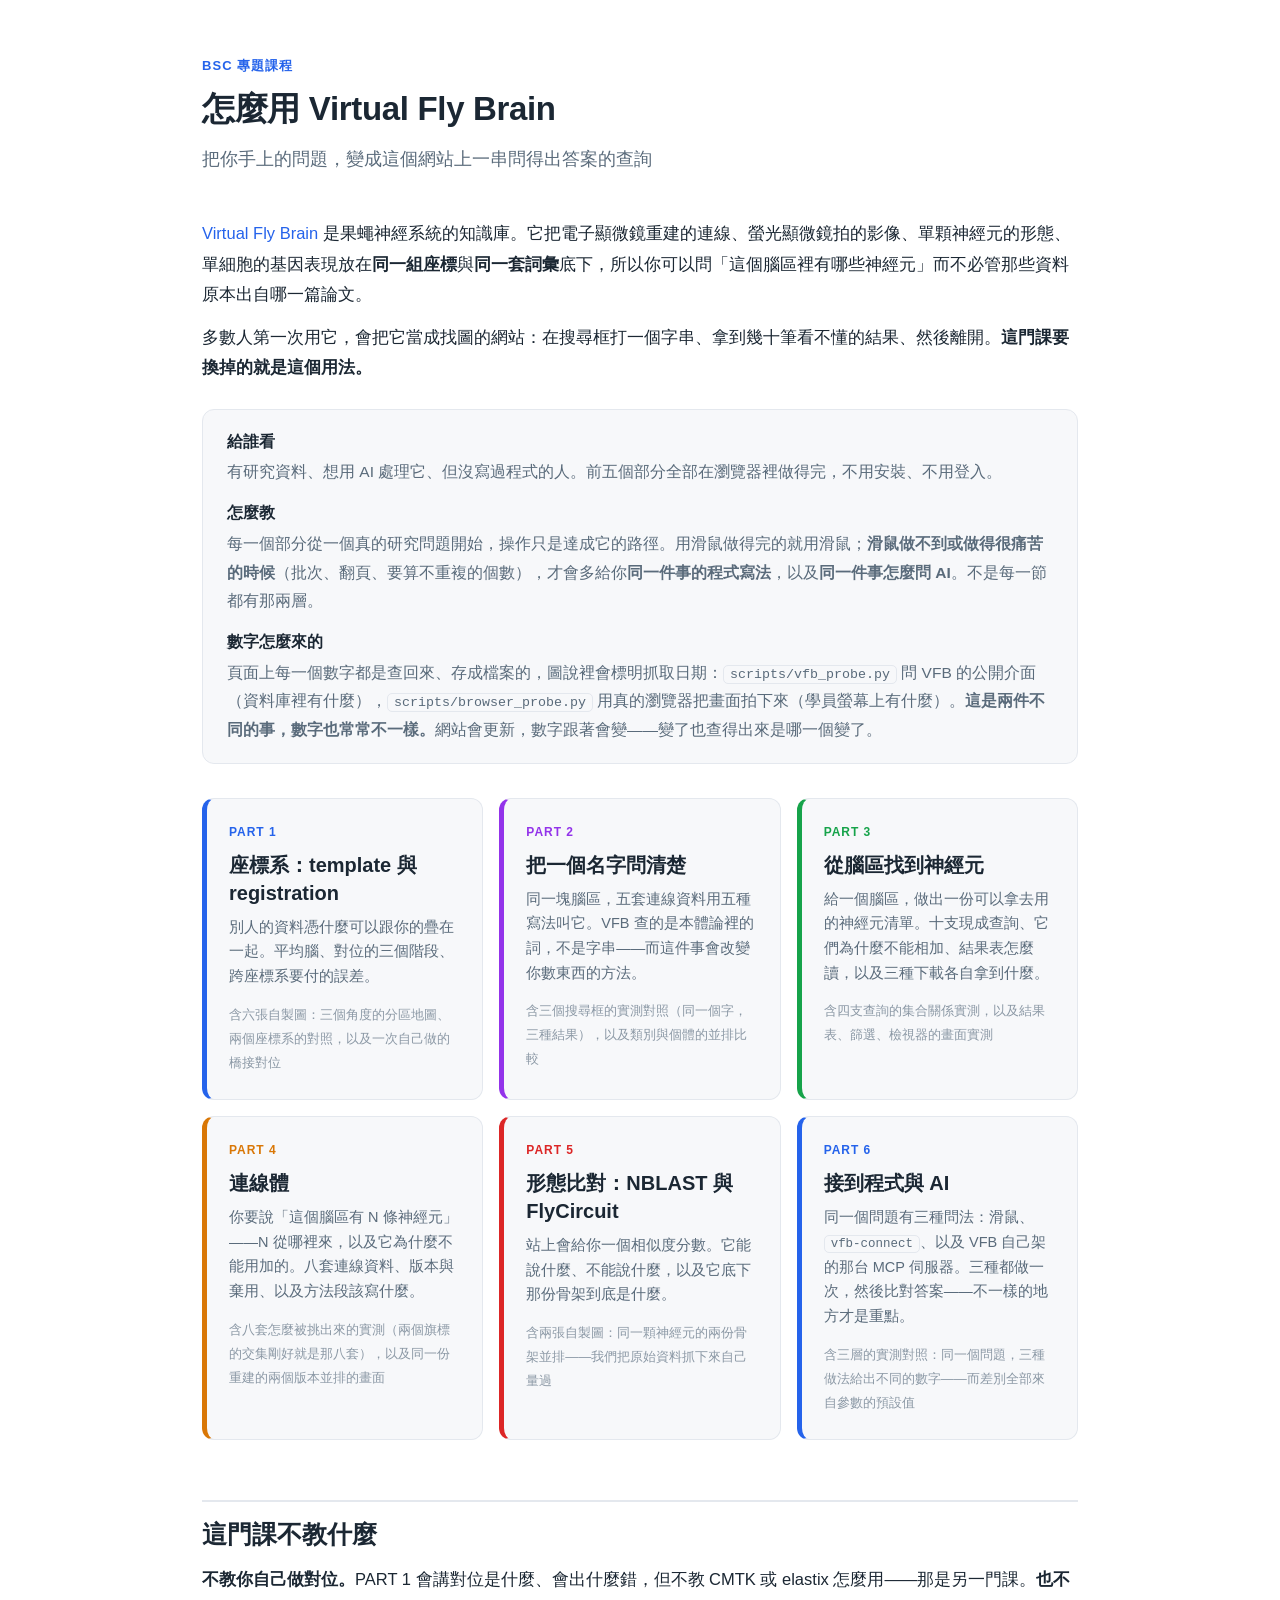
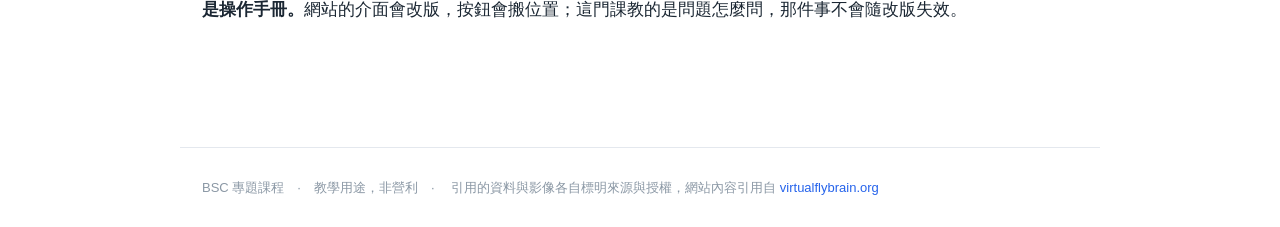
==== index.html @ fe36b062 "把打包下載搬到 PART 3 第 6 節；追下去發現 PART 3 本來就寫錯了 使用者提議把 PART 6 的 Download Data 那一段移到 PART 3 的匯出。討論時發現搬不搬 是次要" ====
<!doctype html>
<html lang="zh-Hant">
<head>
<meta charset="utf-8">
<meta name="viewport" content="width=device-width, initial-scale=1">
<title>Virtual Fly Brain 專題課程</title>
<link rel="stylesheet" href="assets/vfb.css">
</head>
<body>
<header class="hero">
  <p class="eyebrow">BSC 專題課程</p>
  <h1>怎麼用 Virtual Fly Brain</h1>
  <p class="subtitle">把你手上的問題，變成這個網站上一串問得出答案的查詢</p>
</header>

<div class="wrap">

  <p><a href="https://www.virtualflybrain.org/">Virtual Fly Brain</a> 是果蠅神經系統的知識庫。它把電子顯微鏡重建的連線、螢光顯微鏡拍的影像、單顆神經元的形態、單細胞的基因表現放在<b>同一組座標</b>與<b>同一套詞彙</b>底下，所以你可以問「這個腦區裡有哪些神經元」而不必管那些資料原本出自哪一篇論文。</p>

  <p>多數人第一次用它，會把它當成找圖的網站：在搜尋框打一個字串、拿到幾十筆看不懂的結果、然後離開。<b>這門課要換掉的就是這個用法。</b></p>

  <dl class="intro">
    <dt>給誰看</dt>
    <dd>有研究資料、想用 AI 處理它、但沒寫過程式的人。前五個部分全部在瀏覽器裡做得完，不用安裝、不用登入。</dd>
    <dt>怎麼教</dt>
    <dd>每一個部分從一個真的研究問題開始，操作只是達成它的路徑。用滑鼠做得完的就用滑鼠；<b>滑鼠做不到或做得很痛苦的時候</b>（批次、翻頁、要算不重複的個數），才會多給你<b>同一件事的程式寫法</b>，以及<b>同一件事怎麼問 AI</b>。不是每一節都有那兩層。</dd>
    <dt>數字怎麼來的</dt>
    <dd>頁面上每一個數字都是查回來、存成檔案的，圖說裡會標明抓取日期：<code>scripts/vfb_probe.py</code> 問 VFB 的公開介面（資料庫裡有什麼），<code>scripts/browser_probe.py</code> 用真的瀏覽器把畫面拍下來（學員螢幕上有什麼）。<b>這是兩件不同的事，數字也常常不一樣。</b>網站會更新，數字跟著會變——變了也查得出來是哪一個變了。</dd>
  </dl>

  <div class="btns">
    <a class="btn" href="part1-templates.html">
      <span class="no">PART 1</span>
      <span class="t">座標系：template 與 registration</span>
      <p class="s">別人的資料憑什麼可以跟你的疊在一起。平均腦、對位的三個階段、跨座標系要付的誤差。</p>
      <p class="m">含六張自製圖：三個角度的分區地圖、兩個座標系的對照，以及一次自己做的橋接對位</p>
    </a>
    <a class="btn c2" href="part2-names.html">
      <span class="no">PART 2</span>
      <span class="t">把一個名字問清楚</span>
      <p class="s">同一塊腦區，五套連線資料用五種寫法叫它。VFB 查的是本體論裡的詞，不是字串——而這件事會改變你數東西的方法。</p>
      <p class="m">含三個搜尋框的實測對照（同一個字，三種結果），以及類別與個體的並排比較</p>
    </a>
    <a class="btn c3" href="part3-queries.html">
      <span class="no">PART 3</span>
      <span class="t">從腦區找到神經元</span>
      <p class="s">給一個腦區，做出一份可以拿去用的神經元清單。十支現成查詢、它們為什麼不能相加、結果表怎麼讀，以及三種下載各自拿到什麼。</p>
      <p class="m">含四支查詢的集合關係實測，以及結果表、篩選、檢視器的畫面實測</p>
    </a>
    <a class="btn c4" href="part4-connectomes.html">
      <span class="no">PART 4</span>
      <span class="t">連線體</span>
      <p class="s">你要說「這個腦區有 N 條神經元」——N 從哪裡來，以及它為什麼不能用加的。八套連線資料、版本與棄用、以及方法段該寫什麼。</p>
      <p class="m">含八套怎麼被挑出來的實測（兩個旗標的交集剛好就是那八套），以及同一份重建的兩個版本並排的畫面</p>
    </a>
    <a class="btn c5" href="part5-nblast.html">
      <span class="no">PART 5</span>
      <span class="t">形態比對：NBLAST 與 FlyCircuit</span>
      <p class="s">站上會給你一個相似度分數。它能說什麼、不能說什麼，以及它底下那份骨架到底是什麼。</p>
      <p class="m">含兩張自製圖：同一顆神經元的兩份骨架並排——我們把原始資料抓下來自己量過</p>
    </a>
    <a class="btn" href="part6-api.html">
      <span class="no">PART 6</span>
      <span class="t">接到程式與 AI</span>
      <p class="s">同一個問題有三種問法：滑鼠、<code>vfb-connect</code>、以及 VFB 自己架的那台 MCP 伺服器。三種都做一次，然後比對答案——不一樣的地方才是重點。</p>
      <p class="m">含三層的實測對照：同一個問題，三種做法給出不同的數字——而差別全部來自參數的預設值</p>
    </a>
  </div>

  <h2>這門課不教什麼</h2>
  <p><b>不教你自己做對位。</b>PART 1 會講對位是什麼、會出什麼錯，但不教 CMTK 或 elastix 怎麼用——那是另一門課。<b>也不是操作手冊。</b>網站的介面會改版，按鈕會搬位置；這門課教的是問題怎麼問，那件事不會隨改版失效。</p>
</div>

<div class="foot">
  BSC 專題課程　·　教學用途，非營利　·　
  引用的資料與影像各自標明來源與授權，網站內容引用自 <a href="https://www.virtualflybrain.org/">virtualflybrain.org</a>
</div>
</body>
</html>
---- assets/vfb.css ----
/* VFB 專題課程共用樣式 — 沿用 BSC online_course 與 LPU 專題的視覺慣例 */
:root{
  --ink:#1b2733; --soft:#5a6b7b; --faint:#8b98a5;
  --bg:#ffffff; --panel:#f7f8fa; --border:#e4e8ee;
  --accent:#2563eb; --accent-soft:#eff4ff;
  --maxw:920px; --radius:12px;
  --green:#16a34a; --blue:#2563eb; --purple:#9333ea; --amber:#d97706; --red:#dc2626;
}
*{box-sizing:border-box}
html{scroll-behavior:smooth}
body{
  margin:0; background:var(--bg); color:var(--ink);
  font-family:-apple-system,"Segoe UI","Noto Sans TC","Microsoft JhengHei","PingFang TC",Roboto,Helvetica,Arial,sans-serif;
  line-height:1.85; font-size:16.5px; -webkit-font-smoothing:antialiased;
}
.wrap{max-width:var(--maxw); margin:0 auto; padding:0 22px 110px}
header.hero{max-width:var(--maxw); margin:0 auto; padding:54px 22px 22px}
.eyebrow{color:var(--accent); font-weight:700; font-size:13px; letter-spacing:.08em; text-transform:uppercase; margin:0 0 10px}
h1{font-size:33px; line-height:1.3; margin:0 0 12px; letter-spacing:-.01em; text-wrap:balance}
.subtitle{font-size:18px; color:var(--soft); margin:0 0 8px}
h2{font-size:25px; margin:60px 0 8px; padding-top:16px; border-top:2px solid var(--border); line-height:1.35; text-wrap:balance}
h2 .pt{color:var(--accent); font-size:15px; display:block; font-weight:700; letter-spacing:.05em; margin-bottom:2px}
h3{font-size:19px; margin:36px 0 10px; text-wrap:balance}
h4{font-size:16px; margin:22px 0 6px}
p{margin:12px 0}
a{color:var(--accent); text-decoration:none}
a:hover{text-decoration:underline}
a:focus-visible,summary:focus-visible{outline:2px solid var(--accent); outline-offset:3px; border-radius:4px}
code{background:var(--panel); border:1px solid var(--border); border-radius:5px; padding:1px 6px; font-family:"Cascadia Code",Consolas,Menlo,monospace; font-size:.86em}
pre{background:#0f1622; color:#e6edf3; border-radius:10px; padding:16px 18px; overflow-x:auto; font-size:13.5px; line-height:1.6}
pre code{background:none; border:none; color:inherit; padding:0}
ul,ol{padding-left:22px}
li{margin:7px 0}
blockquote{margin:16px 0; padding:10px 18px; border-left:4px solid var(--accent); background:var(--accent-soft); border-radius:0 8px 8px 0}

/* ── 首頁：三個按鈕 ── */
.intro{background:var(--panel); border:1px solid var(--border); border-radius:var(--radius); padding:18px 24px; font-size:15.5px; margin:26px 0}
.intro dt{font-weight:700; margin-top:12px}
.intro dt:first-child{margin-top:0}
.intro dd{margin:2px 0 0; color:var(--soft)}
.btns{display:grid; gap:16px; margin:34px 0 10px}
@media(min-width:640px){.btns{grid-template-columns:repeat(2,1fr)}}
@media(min-width:940px){.btns{grid-template-columns:repeat(3,1fr)}}
a.btn{
  display:flex; flex-direction:column; gap:8px;
  border:1px solid var(--border); border-left:5px solid var(--accent);
  border-radius:var(--radius); background:var(--panel);
  padding:22px 22px 24px; color:var(--ink); text-decoration:none;
  transition:box-shadow .15s ease, transform .15s ease, background .15s ease;
}
a.btn:hover{background:#fff; box-shadow:0 10px 28px rgba(16,24,40,.10); transform:translateY(-2px); text-decoration:none}
a.btn .no{font-size:12px; font-weight:700; letter-spacing:.08em; color:var(--accent)}
a.btn .t{font-size:20px; font-weight:700; line-height:1.4}
a.btn .s{font-size:14.5px; color:var(--soft); line-height:1.7; margin:0}
a.btn .m{font-size:13px; color:var(--faint); margin:6px 0 0}
a.btn.c2{border-left-color:var(--purple)}
a.btn.c2 .no{color:var(--purple)}
a.btn.c3{border-left-color:var(--green)}
a.btn.c3 .no{color:var(--green)}
a.btn.c4{border-left-color:var(--amber)}
a.btn.c4 .no{color:var(--amber)}
a.btn.c5{border-left-color:var(--red)}
a.btn.c5 .no{color:var(--red)}
a.btn.soon{background:#fbfbfc; border-style:dashed}
a.btn.soon .t{color:var(--soft)}

.statgrid{display:grid; grid-template-columns:repeat(auto-fit,minmax(150px,1fr)); gap:12px; margin:20px 0}
.stat{border:1px solid var(--border); border-radius:10px; padding:14px 16px; background:var(--panel)}
.stat .v{font-size:26px; font-weight:700; color:var(--accent); font-variant-numeric:tabular-nums; line-height:1.2}
.stat .k{font-size:13px; color:var(--soft); margin-top:3px}

.tblwrap{overflow-x:auto; margin:18px 0}
table{border-collapse:collapse; width:100%; font-size:14.5px}
th,td{border:1px solid var(--border); padding:9px 12px; text-align:left; vertical-align:top}
th{background:var(--panel); font-weight:700}

.callout{background:#fffbeb; border:1px solid #fde68a; border-left:4px solid var(--amber); border-radius:0 8px 8px 0; padding:12px 16px; margin:18px 0; font-size:15px}
.note{background:var(--accent-soft); border:1px solid #c7dbff; border-radius:8px; padding:12px 16px; margin:18px 0; font-size:15px}
.danger{background:#fef2f2; border:1px solid #fecaca; border-left:4px solid var(--red); border-radius:0 8px 8px 0; padding:12px 16px; margin:18px 0; font-size:15px}
.fixed{background:rgba(34,197,94,.07); border:1px solid #bbf7d0; border-left:4px solid var(--green); border-radius:0 8px 8px 0; padding:12px 16px; margin:18px 0; font-size:15px}
.fixed b{color:#15803d}
.draft{background:#f5f3ff; border:1px solid #ddd6fe; border-left:4px solid var(--purple); border-radius:0 8px 8px 0; padding:12px 16px; margin:22px 0; font-size:15px}

.crumb{max-width:var(--maxw); margin:0 auto; padding:20px 22px 0; font-size:14px; color:var(--faint)}
.foot{max-width:var(--maxw); margin:0 auto; padding:28px 22px; color:var(--faint); font-size:13px; border-top:1px solid var(--border)}
.pager{display:flex; justify-content:space-between; gap:14px; flex-wrap:wrap; margin:56px 0 0; padding-top:20px; border-top:1px solid var(--border); font-size:15px}

/* 待填內容的佔位段落 */
.todo{border:1px dashed var(--border); border-radius:10px; padding:14px 18px; margin:14px 0; background:#fcfcfd; color:var(--soft); font-size:14.5px}
.todo b{color:var(--ink)}
.todo ul{margin:8px 0 0}
nav.toc{background:var(--panel); border:1px solid var(--border); border-radius:var(--radius); padding:18px 26px; margin:28px 0}
nav.toc h2{border:none; margin:0 0 8px; padding:0; font-size:18px}
nav.toc ol{margin:6px 0 0}
nav.toc a{color:var(--ink)}
@media(prefers-reduced-motion:reduce){html{scroll-behavior:auto} a.btn:hover{transform:none}}

/* ── 圖 ── */
.fig{margin:26px 0}
.fig img{display:block; width:100%; height:auto; border:1px solid var(--border); border-radius:10px; background:#fff}
.fig.narrow img{max-width:330px; margin:0 auto}
.fig figcaption{font-size:14px; color:var(--soft); line-height:1.7; margin-top:11px}
.fig figcaption b{color:var(--ink)}
.figsrc{display:block; margin-top:7px; color:var(--faint); font-size:12.5px}
/* 並排的兩張圖：各自帶說明，窄螢幕自動上下堆疊 */
.figpair{display:grid; gap:18px; margin:26px 0}
@media(min-width:680px){.figpair{grid-template-columns:1fr 1fr}}
.figpair figure{margin:0}
.figpair img{display:block; width:100%; height:auto; border:1px solid var(--border);
  border-radius:10px; background:#fff}
.figpair figcaption{margin-top:10px; font-size:14px; line-height:1.7; color:var(--soft)}
.figpair figcaption b{display:block; color:var(--ink); font-size:15px; margin-bottom:1px}
.figpair .ab{display:inline-block; font-size:11.5px; font-weight:700; letter-spacing:.06em;
  color:var(--accent); background:var(--accent-soft); border-radius:5px;
  padding:1px 8px; margin-bottom:7px}
/* 色塊圖例 */
.key{display:flex; flex-wrap:wrap; gap:9px 20px; margin:16px 0 0; padding:13px 16px;
  list-style:none; font-size:14px; background:var(--panel); border:1px solid var(--border);
  border-radius:9px}
.key li{display:flex; align-items:center; gap:7px; margin:0}
.key i{width:13px; height:13px; border-radius:3px; flex:none}
/* 定義卡 */
.defcard{border:1px solid #c7dbff; background:var(--accent-soft); border-radius:12px; padding:6px 24px 18px; margin:24px 0}
.defcard h4{color:var(--accent); font-size:14px; letter-spacing:.04em; margin:16px 0 4px}
.defcard p{margin:4px 0}
/* 名詞卡 */
.terms{display:grid; gap:12px; margin:20px 0}
@media(min-width:700px){.terms{grid-template-columns:1fr 1fr}}
.term{border:1px solid var(--border); border-radius:10px; padding:13px 17px; background:var(--panel)}
.term .w{font-weight:700; font-size:15.5px}
.term .en{color:var(--faint); font-weight:400; font-size:13.5px; margin-left:5px}
.term p{margin:5px 0 0; font-size:14.5px; color:var(--soft); line-height:1.7}
/* 案例列 */
.cases{display:grid; gap:12px; margin:20px 0}
.case{display:flex; gap:14px; border:1px solid var(--border); border-radius:10px; padding:13px 16px; background:#fff}
.case .badge{flex:none; font-size:12px; font-weight:700; border-radius:999px; padding:3px 11px; height:fit-content; white-space:nowrap}
.case .badge.one{background:rgba(37,99,235,.12); color:#1d4ed8}
.case .badge.two{background:rgba(147,51,234,.12); color:#7e22ce}
.case .badge.hub{background:rgba(217,119,6,.16); color:#b45309}
.case .bd{font-size:14.5px; line-height:1.75}
.case .bd b{display:block; margin-bottom:2px; font-size:15.5px}

/* ── PART 2：流程圖、公式、步驟 ── */
.fig svg{display:block; width:100%; height:auto; border:1px solid var(--border);
  border-radius:10px; background:#fff}
.formula{background:var(--panel); border:1px solid var(--border); border-radius:10px;
  padding:14px 20px; margin:16px 0; font-size:16px; text-align:center;
  font-family:"Cambria Math",Cambria,Georgia,serif; overflow-x:auto}
.formula .sub{font-size:13px; color:var(--soft); font-family:inherit;
  display:block; margin-top:8px; text-align:left}
.plain{border-left:3px solid var(--green); background:rgba(34,197,94,.06);
  border-radius:0 8px 8px 0; padding:11px 16px; margin:16px 0; font-size:15.5px}
.plain b{color:#15803d}
.stepmeta{display:flex; flex-wrap:wrap; gap:8px 20px; margin:6px 0 0; padding:0;
  list-style:none; font-size:13.5px; color:var(--faint)}
.gap{border:1px solid #fde68a; background:#fffbeb; border-radius:10px;
  padding:6px 20px 14px; margin:22px 0}
.gap h4{color:#b45309; margin:14px 0 4px; font-size:15px}
.gap p{margin:4px 0; font-size:15px}
svg text{font-family:-apple-system,"Segoe UI","Noto Sans TC","Microsoft JhengHei",
  "PingFang TC",Roboto,Helvetica,Arial,sans-serif}

/* PART 3：可直接複製的指令框 */
.prompt{border:1px solid #cbd5e1; border-left:5px solid #334155; background:#f8fafc;
  border-radius:10px; padding:16px 20px 18px; margin:14px 0 18px}
.prompt .lbl{font-size:12px; font-weight:700; letter-spacing:.06em; color:#475569; margin:0 0 8px}
.prompt pre{margin:0; padding:0; background:none; border-radius:0; overflow:visible;
  white-space:pre-wrap; word-break:break-word;
  font-family:ui-monospace,SFMono-Regular,Menlo,Consolas,"Noto Sans TC",monospace;
  font-size:14.5px; line-height:1.9; color:#0f172a}
.cmd{border-top:2px solid var(--border); margin:44px 0 0; padding-top:22px}
.cmd h3{margin:0 0 4px}
.cmd .meta{font-size:13px; color:var(--faint); margin:0 0 14px}
.cmd h4{font-size:15px; margin:18px 0 6px; color:var(--ink)}

/* ── PART 5：讀程式 ── */
pre .cm{color:#7f93a8}                                    /* 註解 */
pre .hl{display:block; margin:0 -18px; padding:0 18px 0 15px;
  background:rgba(96,165,250,.20); box-shadow:inset 3px 0 0 #60a5fa}
pre b{color:#fff}
.filecard{display:grid; gap:12px; margin:22px 0}
@media(min-width:760px){.filecard{grid-template-columns:repeat(3,1fr)}}
.filecard .f{border:1px solid var(--border); border-radius:10px; padding:13px 16px; background:var(--panel)}
.filecard .f .nm{font-family:"Cascadia Code",Consolas,Menlo,monospace; font-size:14.5px; font-weight:700}
.filecard .f .role{display:block; font-size:12px; letter-spacing:.06em; color:var(--accent); font-weight:700; margin:7px 0 3px}
.filecard .f p{margin:0; font-size:14px; color:var(--soft); line-height:1.7}
.ask{border:1px solid var(--border); border-left:4px solid var(--accent); background:#fff;
  border-radius:0 10px 10px 0; padding:11px 18px; margin:20px 0}
.ask .q{font-weight:700; font-size:16px; margin:0 0 3px}
.ask p{margin:3px 0; font-size:14.5px; color:var(--soft)}
.lineno{font-family:"Cascadia Code",Consolas,Menlo,monospace; font-size:13px; color:var(--faint); white-space:nowrap}

/* 頁首的前後連結：跟頁尾同一組，只是線畫在下面 */
.pager.top{margin:26px 0 4px; padding:0 0 18px;
  border-top:none; border-bottom:1px solid var(--border); font-size:14.5px}

/* ── VFB 專題新增 ── */
/* 三張並排的視圖：窄螢幕一欄、中等兩欄、寬螢幕三欄 */
@media(min-width:680px){.figpair.three{grid-template-columns:1fr 1fr}}
@media(min-width:900px){.figpair.three{grid-template-columns:repeat(3,1fr)}}
/* 三張圖的長寬比差很多（正視圖扁、側視圖窄長、頂視圖很扁），
   所以給每張一個等高的框、圖在框裡置中——這樣三段圖說會從同一條線開始，
   讀者才不會以為某一張「比較重要」或漏看某一段。 */
.figpair.three figure{display:flex; flex-direction:column}
.figpair.three .imgbox{height:320px; display:flex; align-items:center;
  justify-content:center; border:1px solid var(--border); border-radius:10px;
  background:#fff; padding:8px}
.figpair.three .imgbox img{max-height:100%; width:auto; max-width:100%;
  border:none; border-radius:0}
/* 英文引文：跟中文段落拉開，讓讀者一眼認出這是原文 */
blockquote p[lang="en"]{font-size:15px; line-height:1.75; margin:4px 0}
blockquote .figsrc{margin-top:8px}
.danger p[lang="en"]{font-size:14.5px; line-height:1.7; color:var(--soft); margin:2px 0 8px}

/* .figpair 的圖說：只有開頭那個 <b> 當標題獨佔一行。
   原本的規則對所有 <b> 生效，句子中間一加粗體就會被硬斷行。 */
.figpair figcaption b{display:inline}
.figpair figcaption > b:first-child{display:block; color:var(--ink);
  font-size:15px; margin-bottom:1px}
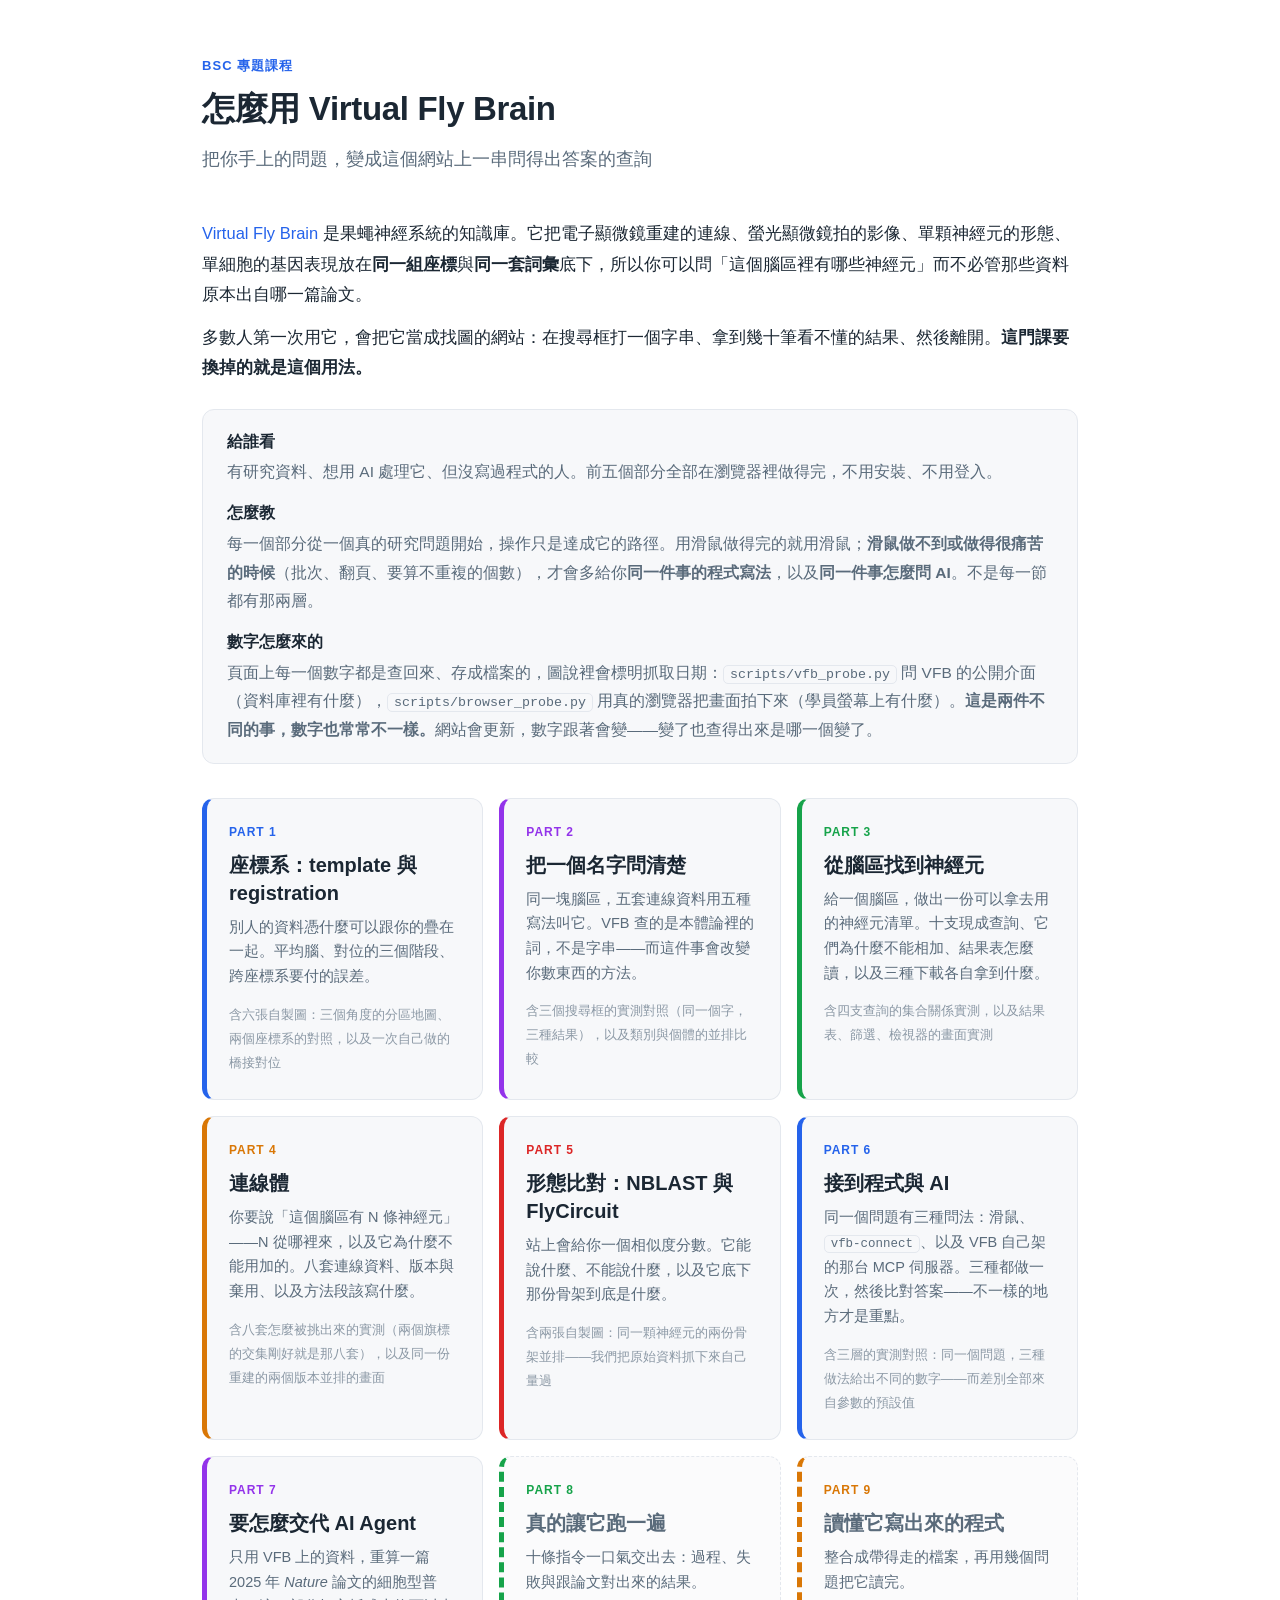
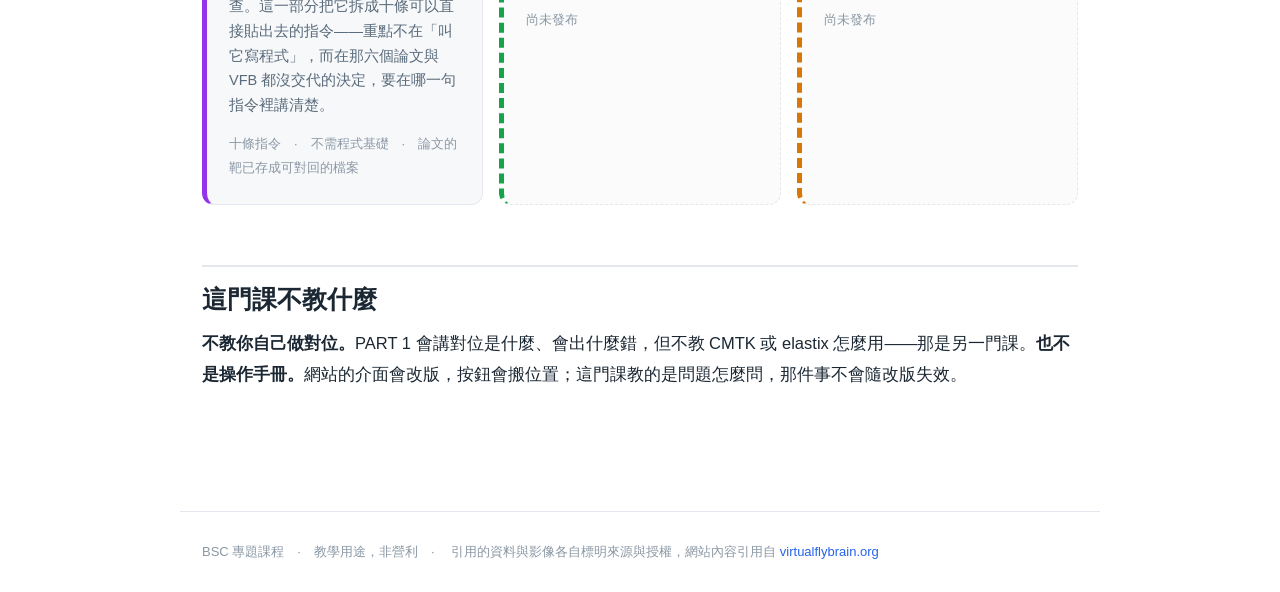
==== commit fe6bff19: "PART 7 要怎麼交代 AI Agent；並把論文的靶存成可以對回去的檔案 新增 part7-agent-prompts.html：十條指令，形式照 LPU 的 PART 3（可複製的指令／ 為什麼" ====
--- a/index.html
+++ b/index.html
@@ -65,6 +65,24 @@
       <p class="s">同一個問題有三種問法：滑鼠、<code>vfb-connect</code>、以及 VFB 自己架的那台 MCP 伺服器。三種都做一次，然後比對答案——不一樣的地方才是重點。</p>
       <p class="m">含三層的實測對照：同一個問題，三種做法給出不同的數字——而差別全部來自參數的預設值</p>
     </a>
+    <a class="btn c2" href="part7-agent-prompts.html">
+      <span class="no">PART 7</span>
+      <span class="t">要怎麼交代 AI Agent</span>
+      <p class="s">只用 VFB 上的資料，重算一篇 2025 年 <i>Nature</i> 論文的細胞型普查。這一部分把它拆成十條可以直接貼出去的指令——重點不在「叫它寫程式」，而在那六個論文與 VFB 都沒交代的決定，要在哪一句指令裡講清楚。</p>
+      <p class="m">十條指令　·　不需程式基礎　·　論文的靶已存成可對回的檔案</p>
+    </a>
+    <a class="btn c3 soon">
+      <span class="no">PART 8</span>
+      <span class="t">真的讓它跑一遍</span>
+      <p class="s">十條指令一口氣交出去：過程、失敗與跟論文對出來的結果。</p>
+      <p class="m">尚未發布</p>
+    </a>
+    <a class="btn c4 soon">
+      <span class="no">PART 9</span>
+      <span class="t">讀懂它寫出來的程式</span>
+      <p class="s">整合成帶得走的檔案，再用幾個問題把它讀完。</p>
+      <p class="m">尚未發布</p>
+    </a>
   </div>
 
   <h2>這門課不教什麼</h2>
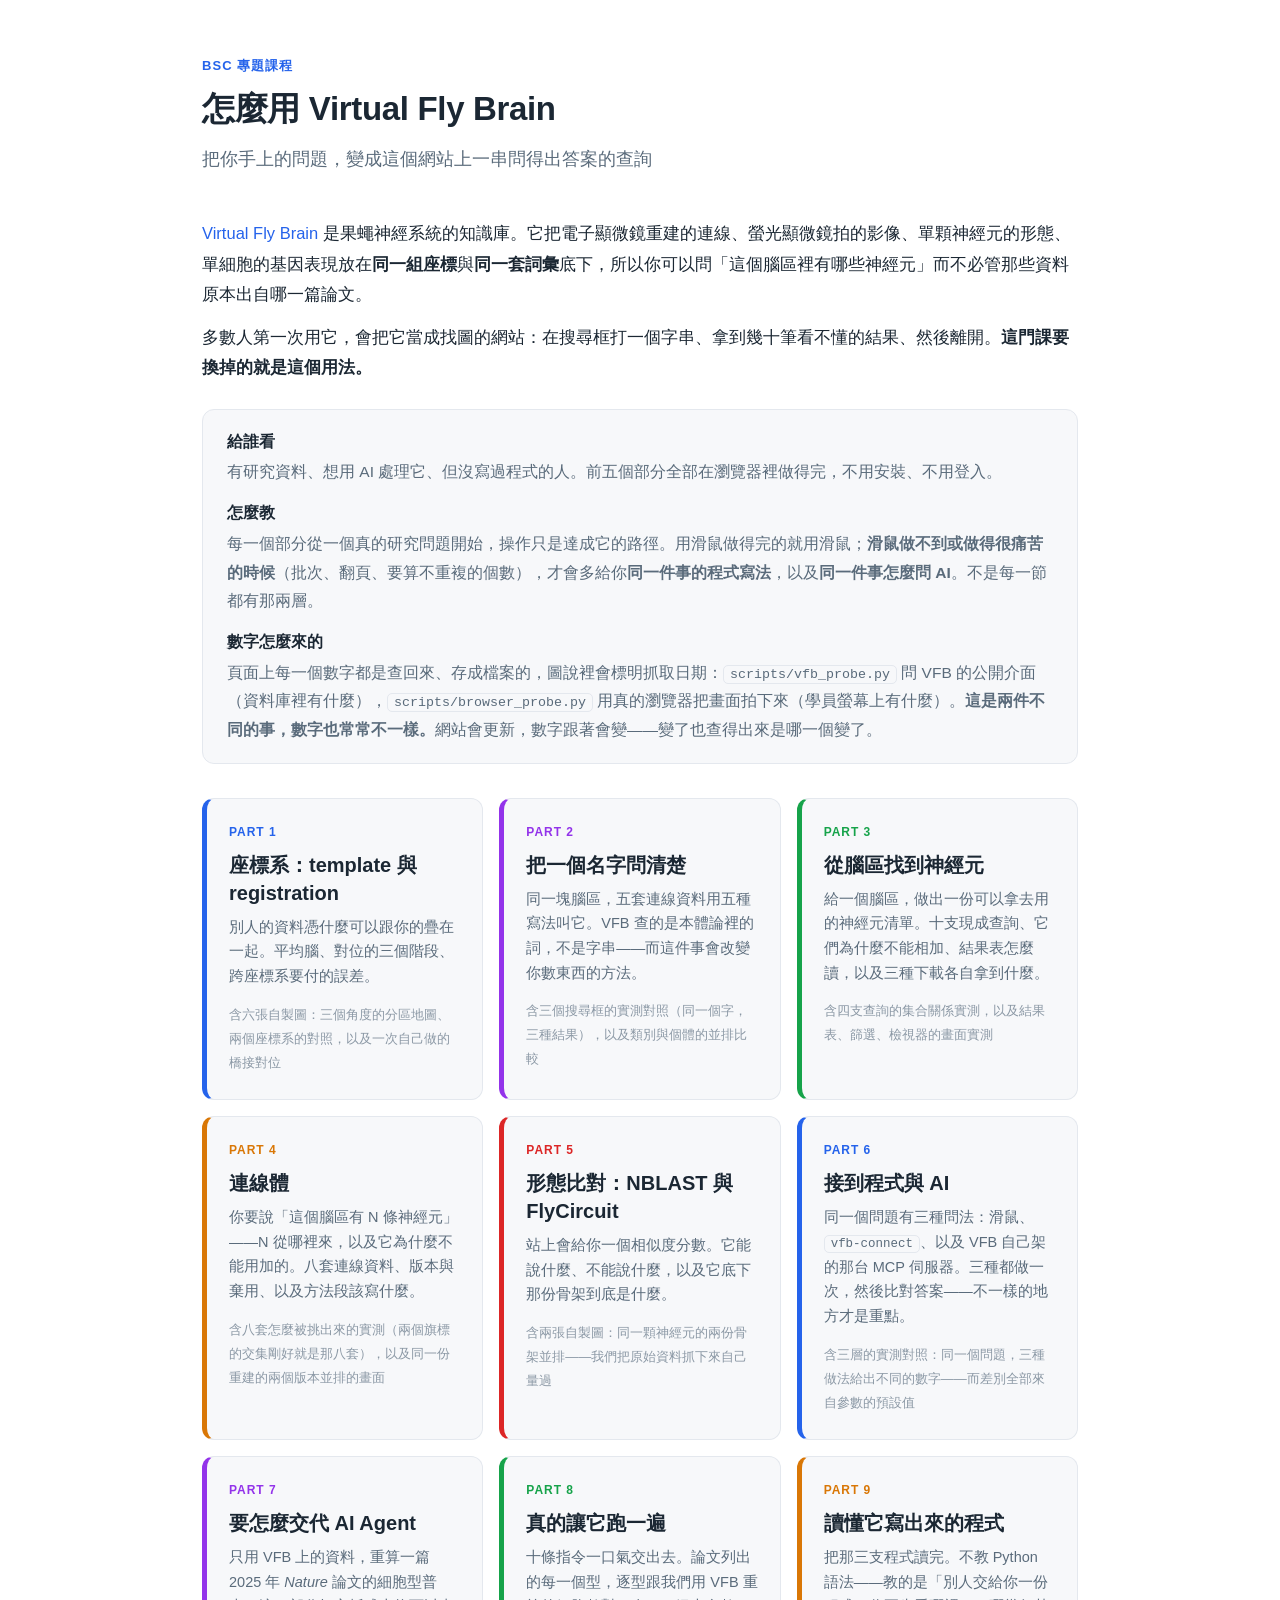
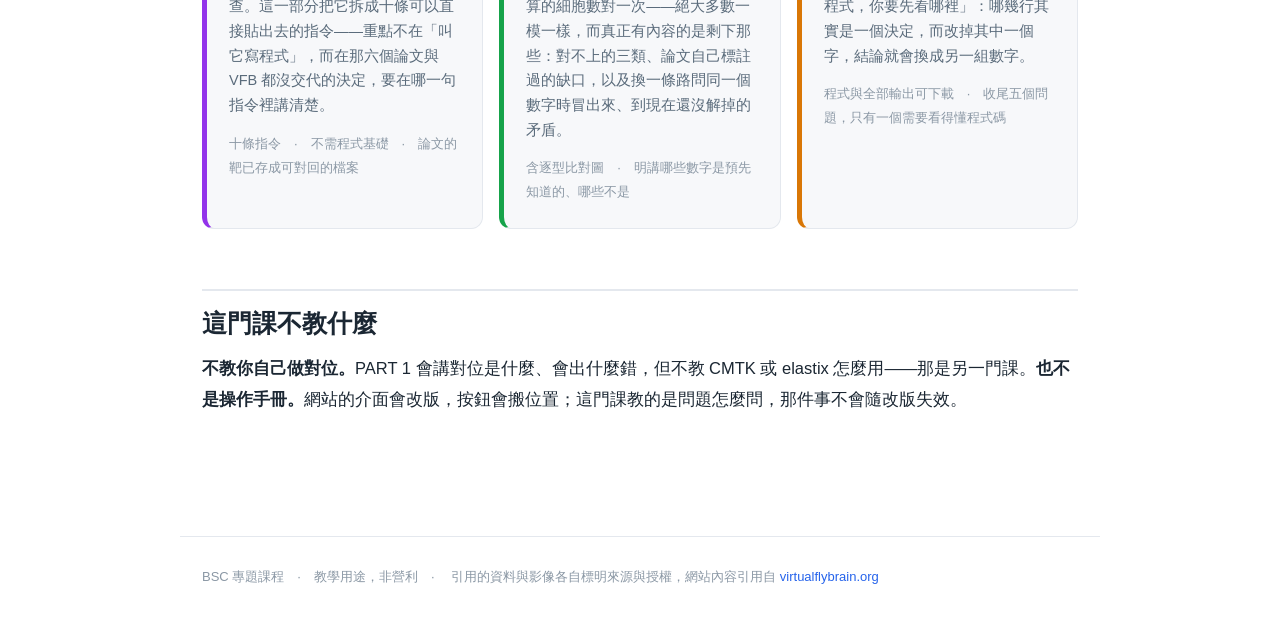
==== commit 10161369: "PART 8 真的讓它跑一遍、PART 9 讀懂它寫出來的程式 PART 7 那十條指令實際執行一次，再把程式整理成可以下載帶走的東西。  結果：論文補充表 778 列裡，753 列的名字對得上，其中" ====
--- a/index.html
+++ b/index.html
@@ -71,17 +71,17 @@
       <p class="s">只用 VFB 上的資料，重算一篇 2025 年 <i>Nature</i> 論文的細胞型普查。這一部分把它拆成十條可以直接貼出去的指令——重點不在「叫它寫程式」，而在那六個論文與 VFB 都沒交代的決定，要在哪一句指令裡講清楚。</p>
       <p class="m">十條指令　·　不需程式基礎　·　論文的靶已存成可對回的檔案</p>
     </a>
-    <a class="btn c3 soon">
+    <a class="btn c3" href="part8-agent-run.html">
       <span class="no">PART 8</span>
       <span class="t">真的讓它跑一遍</span>
-      <p class="s">十條指令一口氣交出去：過程、失敗與跟論文對出來的結果。</p>
-      <p class="m">尚未發布</p>
+      <p class="s">十條指令一口氣交出去。論文列出的每一個型，逐型跟我們用 VFB 重算的細胞數對一次——絕大多數一模一樣，而真正有內容的是剩下那些：對不上的三類、論文自己標註過的缺口，以及換一條路問同一個數字時冒出來、到現在還沒解掉的矛盾。</p>
+      <p class="m">含逐型比對圖　·　明講哪些數字是預先知道的、哪些不是</p>
     </a>
-    <a class="btn c4 soon">
+    <a class="btn c4" href="part9-read-code.html">
       <span class="no">PART 9</span>
       <span class="t">讀懂它寫出來的程式</span>
-      <p class="s">整合成帶得走的檔案，再用幾個問題把它讀完。</p>
-      <p class="m">尚未發布</p>
+      <p class="s">把那三支程式讀完。不教 Python 語法——教的是「別人交給你一份程式，你要先看哪裡」：哪幾行其實是一個決定，而改掉其中一個字，結論就會換成另一組數字。</p>
+      <p class="m">程式與全部輸出可下載　·　收尾五個問題，只有一個需要看得懂程式碼</p>
     </a>
   </div>
 
--- a/assets/vfb.css
+++ b/assets/vfb.css
@@ -217,3 +217,9 @@
 .figpair figcaption b{display:inline}
 .figpair figcaption > b:first-child{display:block; color:var(--ink);
   font-size:15px; margin-bottom:1px}
+
+/* ── PART 8：下載連結 ── */
+a.dl{display:inline-block; border:1px solid var(--accent); border-radius:10px;
+  padding:11px 20px; margin:6px 0 2px; text-decoration:none; color:var(--accent);
+  background:var(--accent-soft); font-size:15px}
+a.dl:hover{background:var(--accent); color:#fff}
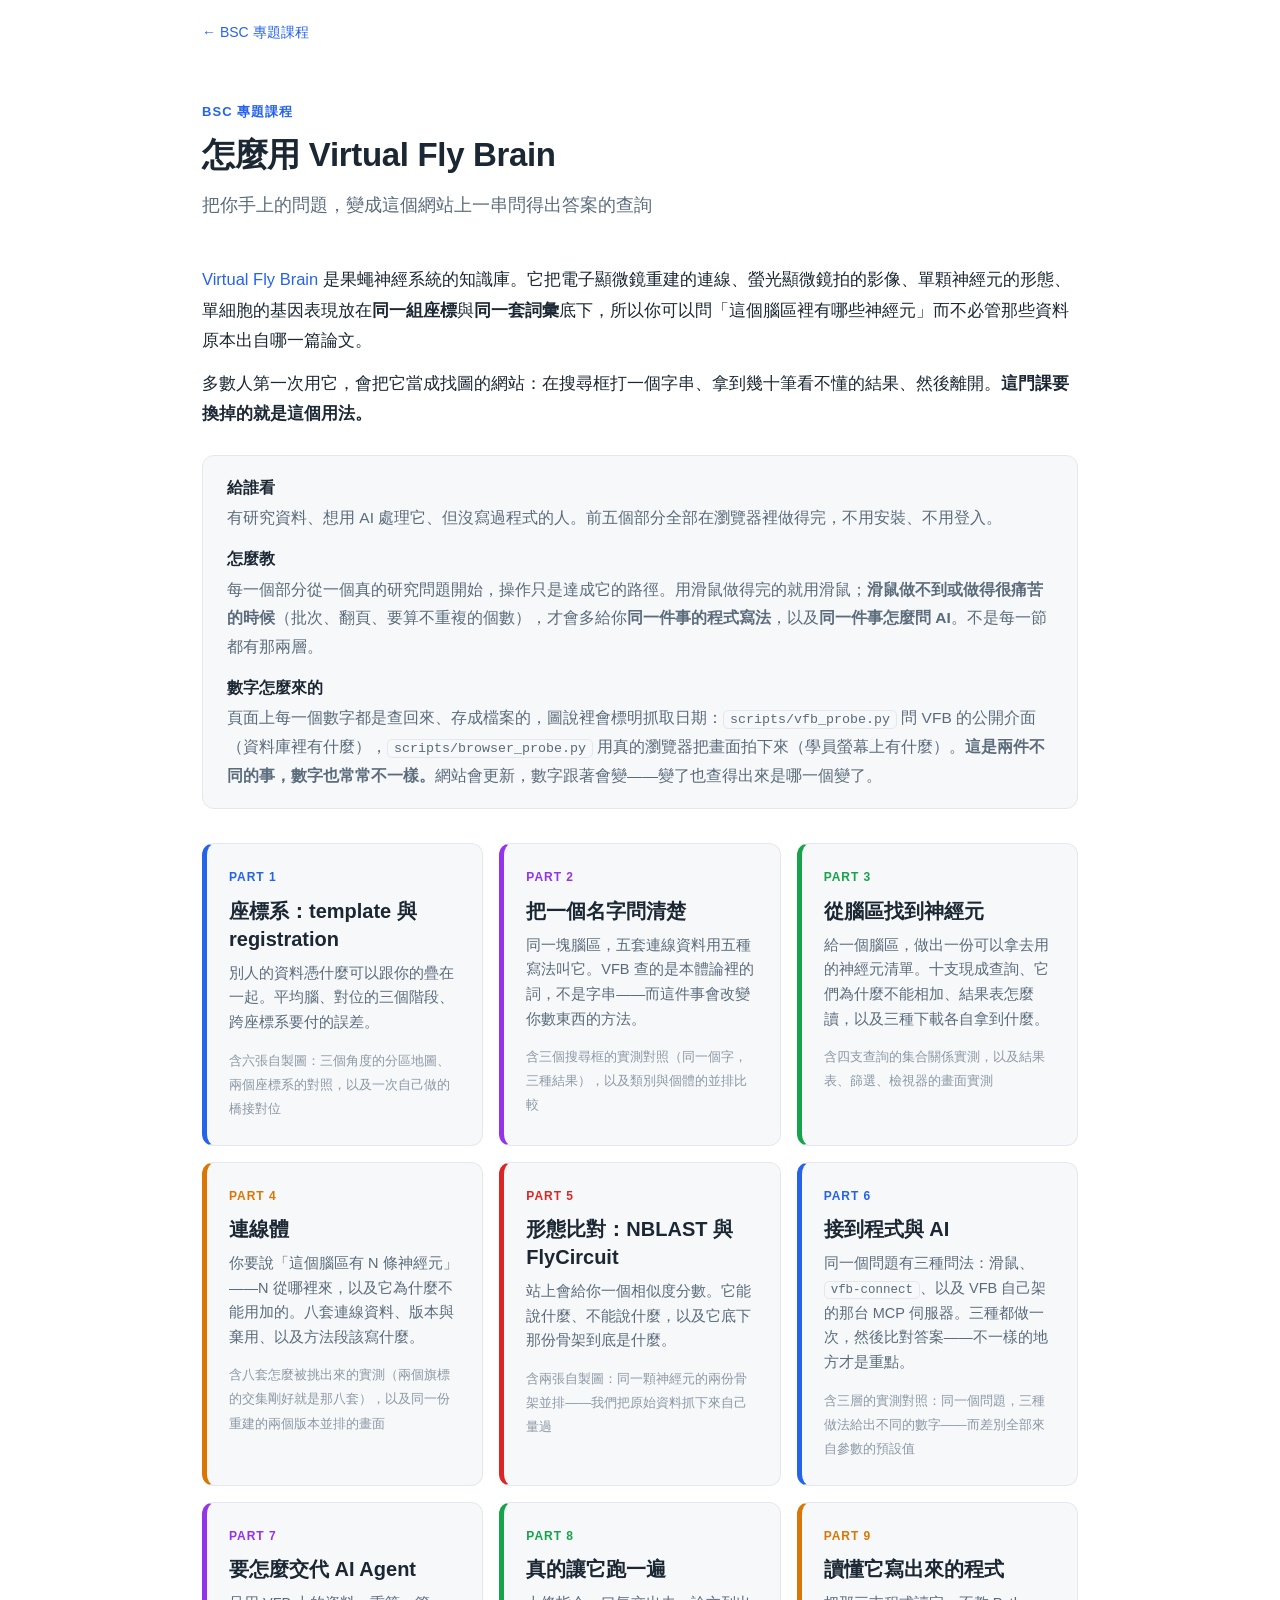
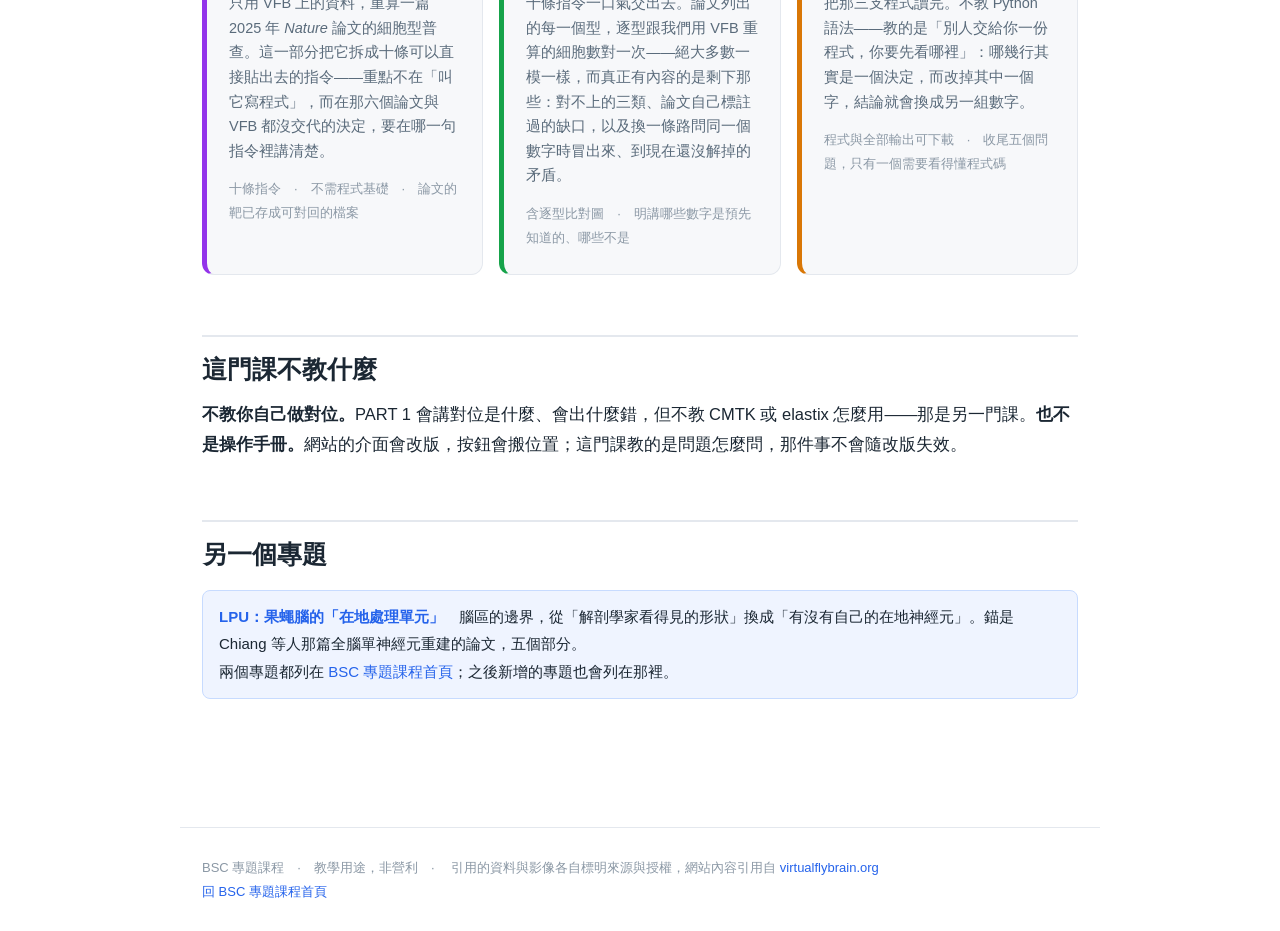
==== commit 69b47f9e: "每一頁都回得到 BSC 專題課程首頁 原本兩個專題網頁都是死路：進去之後沒有任何連結指回總覽首頁， 所以從 VFB 走不到 LPU。三處補上——  - 麵包屑最前面加一層「BSC 專題課程」（課程首頁" ====
--- a/index.html
+++ b/index.html
@@ -7,6 +7,7 @@
 <link rel="stylesheet" href="assets/vfb.css">
 </head>
 <body>
+<div class="crumb"><a href="https://marginli.github.io/bsc-topics/">← BSC 專題課程</a></div>
 <header class="hero">
   <p class="eyebrow">BSC 專題課程</p>
   <h1>怎麼用 Virtual Fly Brain</h1>
@@ -87,11 +88,17 @@
 
   <h2>這門課不教什麼</h2>
   <p><b>不教你自己做對位。</b>PART 1 會講對位是什麼、會出什麼錯，但不教 CMTK 或 elastix 怎麼用——那是另一門課。<b>也不是操作手冊。</b>網站的介面會改版，按鈕會搬位置；這門課教的是問題怎麼問，那件事不會隨改版失效。</p>
+
+  <h2>另一個專題</h2>
+  <div class="note">
+    <b><a href="https://marginli.github.io/bsc-lpu/">LPU：果蠅腦的「在地處理單元」</a></b>　腦區的邊界，從「解剖學家看得見的形狀」換成「有沒有自己的在地神經元」。錨是 Chiang 等人那篇全腦單神經元重建的論文，五個部分。<br>
+    兩個專題都列在 <a href="https://marginli.github.io/bsc-topics/">BSC 專題課程首頁</a>；之後新增的專題也會列在那裡。
+  </div>
 </div>
 
 <div class="foot">
   BSC 專題課程　·　教學用途，非營利　·　
-  引用的資料與影像各自標明來源與授權，網站內容引用自 <a href="https://www.virtualflybrain.org/">virtualflybrain.org</a>
-</div>
+  引用的資料與影像各自標明來源與授權，網站內容引用自 <a href="https://www.virtualflybrain.org/">virtualflybrain.org</a><br>
+  <a href="https://marginli.github.io/bsc-topics/">回 BSC 專題課程首頁</a></div>
 </body>
 </html>
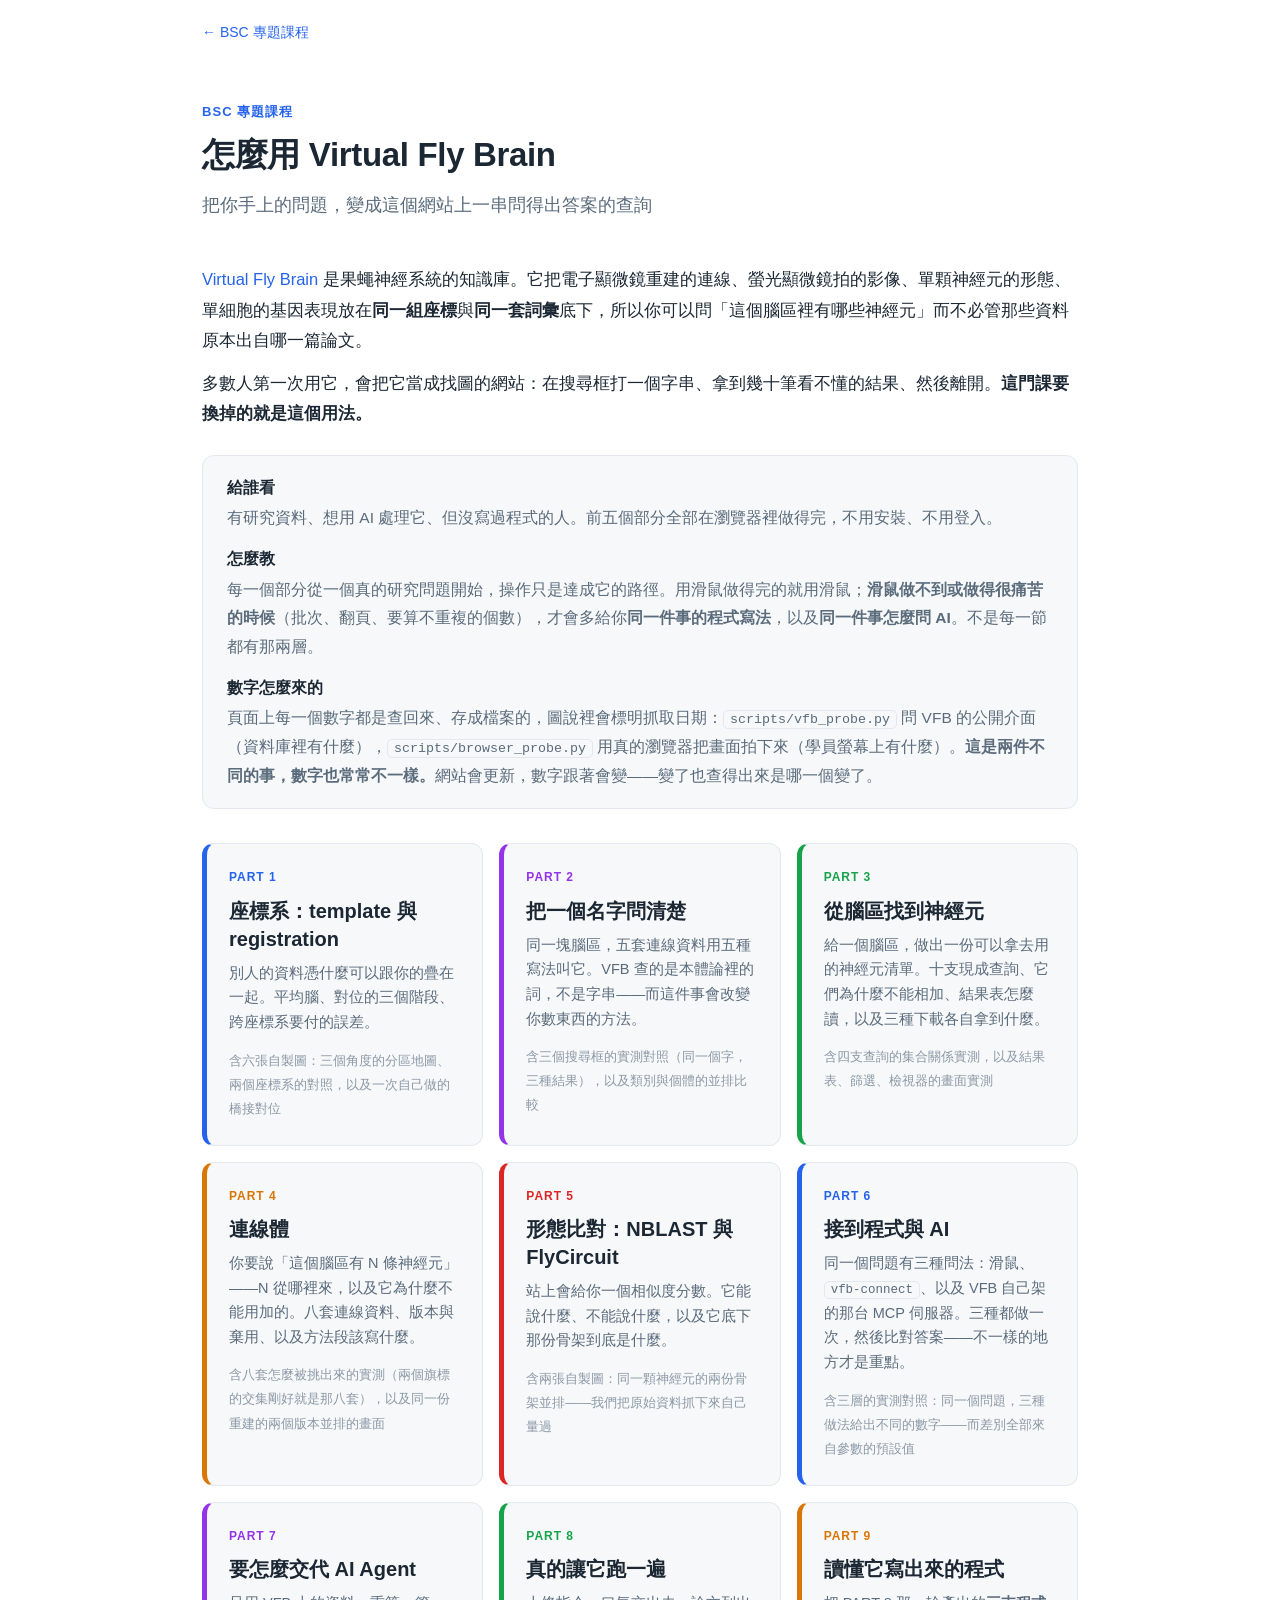
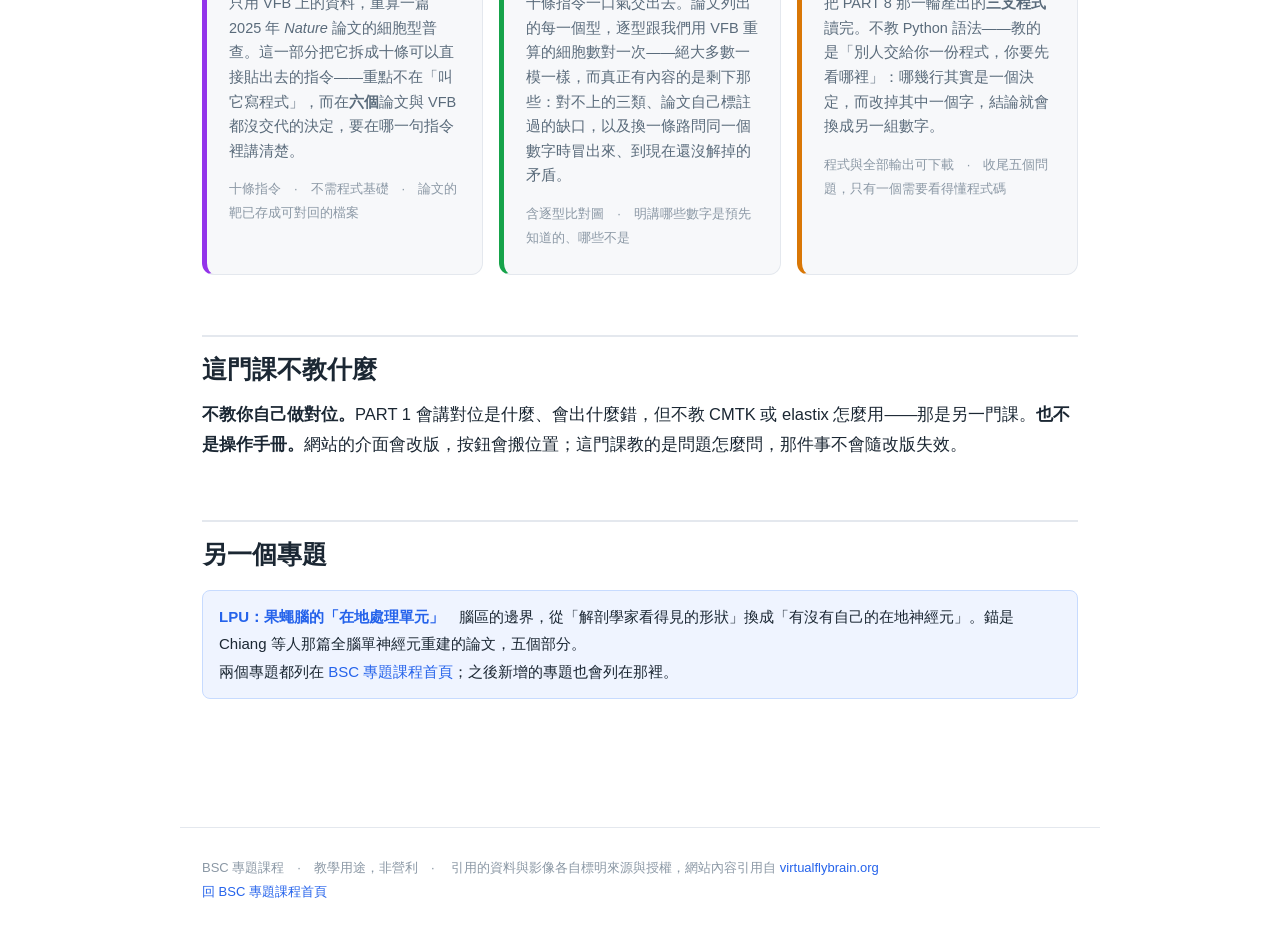
==== commit 5a99c4f6: "index.html 照同一把尺掃：卡片之間不能互相回指 首頁兩處幽靈回指（第四、五例）：PART 7 卡片「而在那六個…決定」 ——六個在首頁從來沒出現過，最近的「六」是 PART 1 卡片的「含六" ====
--- a/index.html
+++ b/index.html
@@ -69,7 +69,7 @@
     <a class="btn c2" href="part7-agent-prompts.html">
       <span class="no">PART 7</span>
       <span class="t">要怎麼交代 AI Agent</span>
-      <p class="s">只用 VFB 上的資料，重算一篇 2025 年 <i>Nature</i> 論文的細胞型普查。這一部分把它拆成十條可以直接貼出去的指令——重點不在「叫它寫程式」，而在那六個論文與 VFB 都沒交代的決定，要在哪一句指令裡講清楚。</p>
+      <p class="s">只用 VFB 上的資料，重算一篇 2025 年 <i>Nature</i> 論文的細胞型普查。這一部分把它拆成十條可以直接貼出去的指令——重點不在「叫它寫程式」，而在<b>六個</b>論文與 VFB 都沒交代的決定，要在哪一句指令裡講清楚。</p>
       <p class="m">十條指令　·　不需程式基礎　·　論文的靶已存成可對回的檔案</p>
     </a>
     <a class="btn c3" href="part8-agent-run.html">
@@ -81,7 +81,7 @@
     <a class="btn c4" href="part9-read-code.html">
       <span class="no">PART 9</span>
       <span class="t">讀懂它寫出來的程式</span>
-      <p class="s">把那三支程式讀完。不教 Python 語法——教的是「別人交給你一份程式，你要先看哪裡」：哪幾行其實是一個決定，而改掉其中一個字，結論就會換成另一組數字。</p>
+      <p class="s">把 PART 8 那一輪產出的<b>三支程式</b>讀完。不教 Python 語法——教的是「別人交給你一份程式，你要先看哪裡」：哪幾行其實是一個決定，而改掉其中一個字，結論就會換成另一組數字。</p>
       <p class="m">程式與全部輸出可下載　·　收尾五個問題，只有一個需要看得懂程式碼</p>
     </a>
   </div>
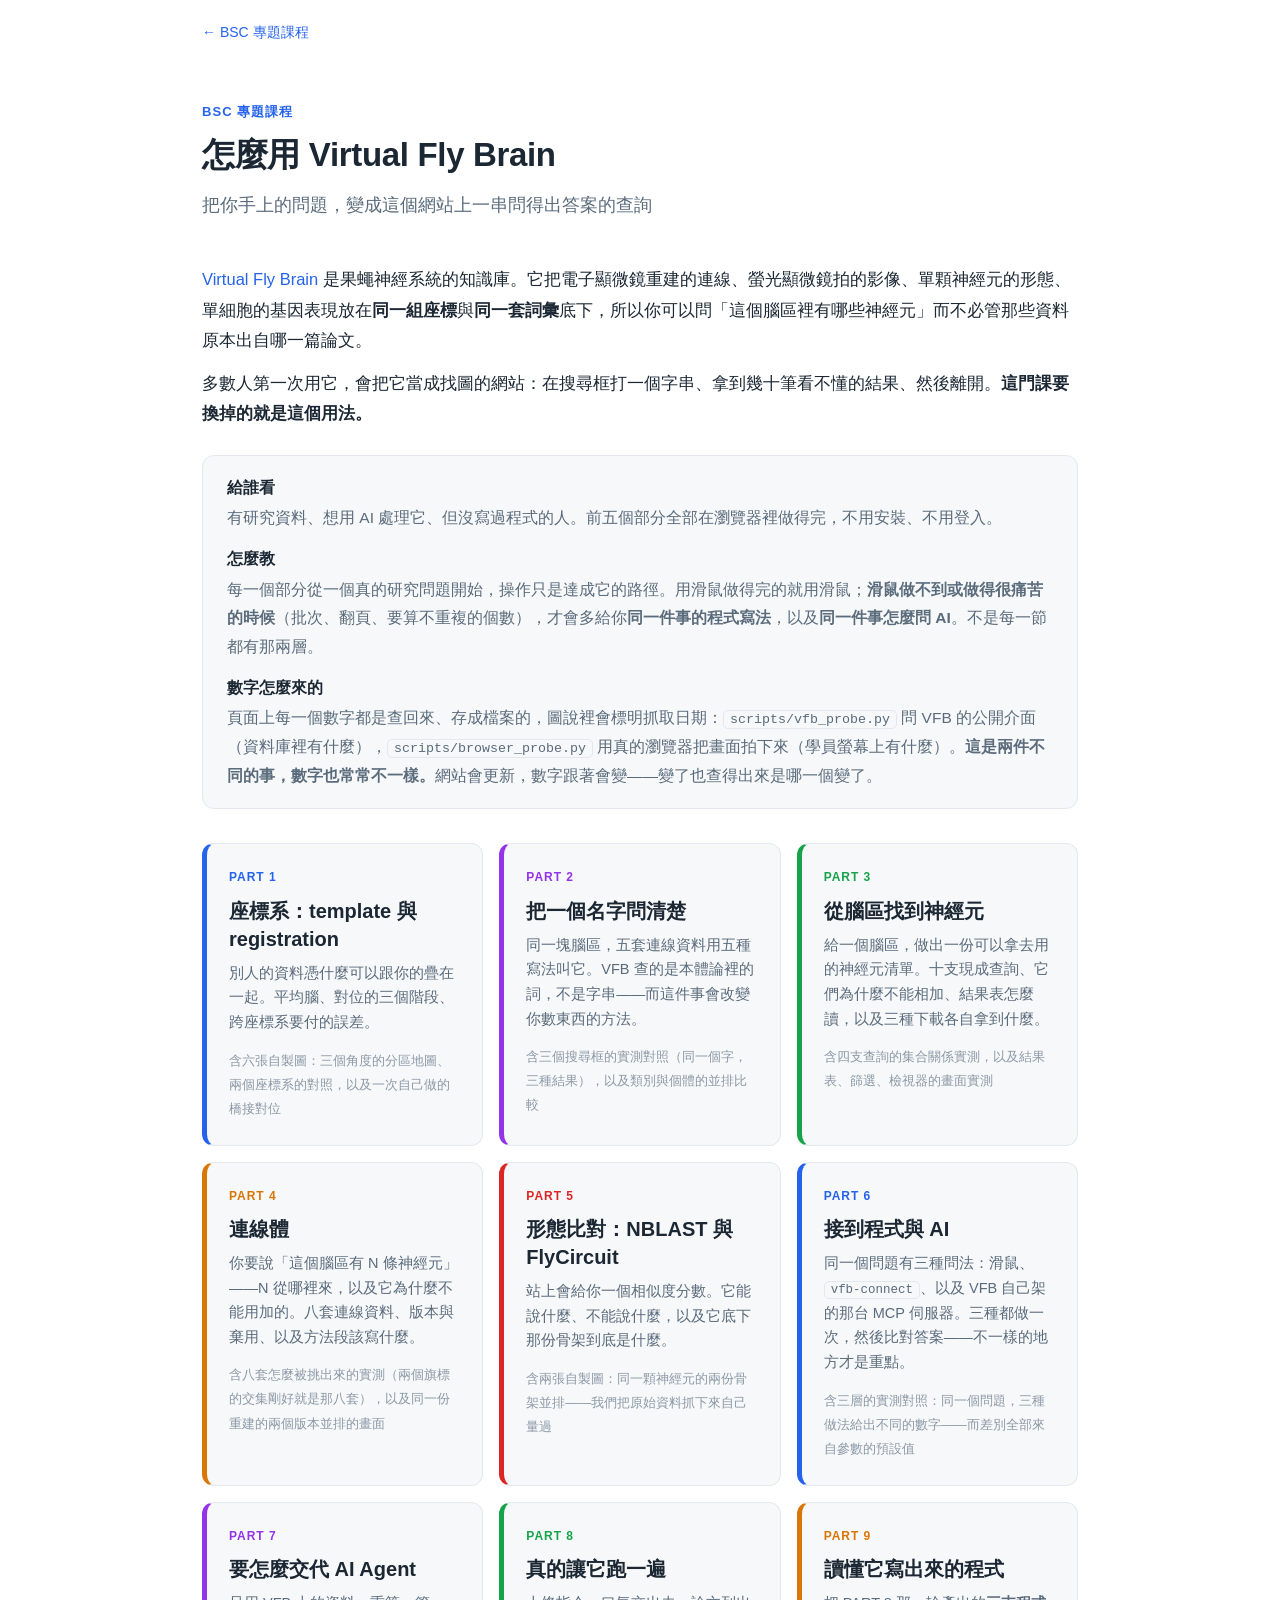
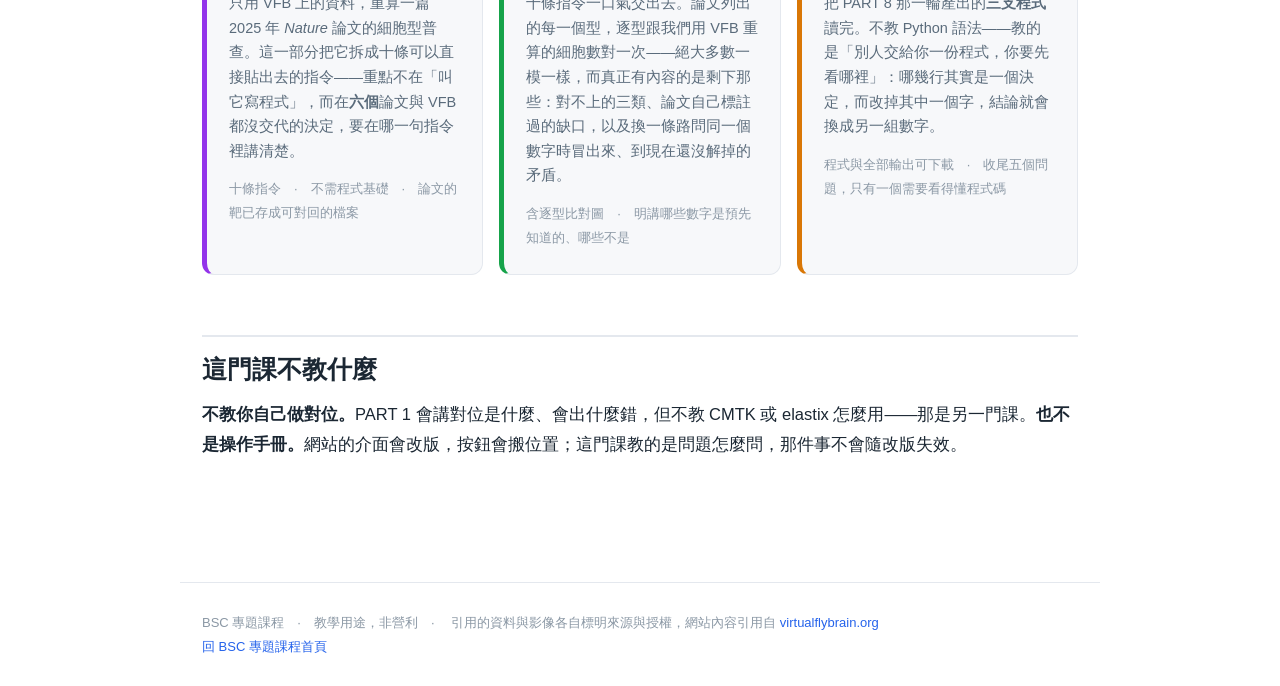
==== commit 80f0bd50: "首頁拿掉〈另一個專題〉那一段 之後會有很多專題課程，首頁一個一個列會太亂。總覽首頁本來就在列， 而 VFB 首頁上下各有一個連結過去（麵包屑與頁尾），所以刪掉整段不會 讓讀者走不到。  刪完檢查過沒有" ====
--- a/index.html
+++ b/index.html
@@ -88,12 +88,6 @@
 
   <h2>這門課不教什麼</h2>
   <p><b>不教你自己做對位。</b>PART 1 會講對位是什麼、會出什麼錯，但不教 CMTK 或 elastix 怎麼用——那是另一門課。<b>也不是操作手冊。</b>網站的介面會改版，按鈕會搬位置；這門課教的是問題怎麼問，那件事不會隨改版失效。</p>
-
-  <h2>另一個專題</h2>
-  <div class="note">
-    <b><a href="https://marginli.github.io/bsc-lpu/">LPU：果蠅腦的「在地處理單元」</a></b>　腦區的邊界，從「解剖學家看得見的形狀」換成「有沒有自己的在地神經元」。錨是 Chiang 等人那篇全腦單神經元重建的論文，五個部分。<br>
-    兩個專題都列在 <a href="https://marginli.github.io/bsc-topics/">BSC 專題課程首頁</a>；之後新增的專題也會列在那裡。
-  </div>
 </div>
 
 <div class="foot">
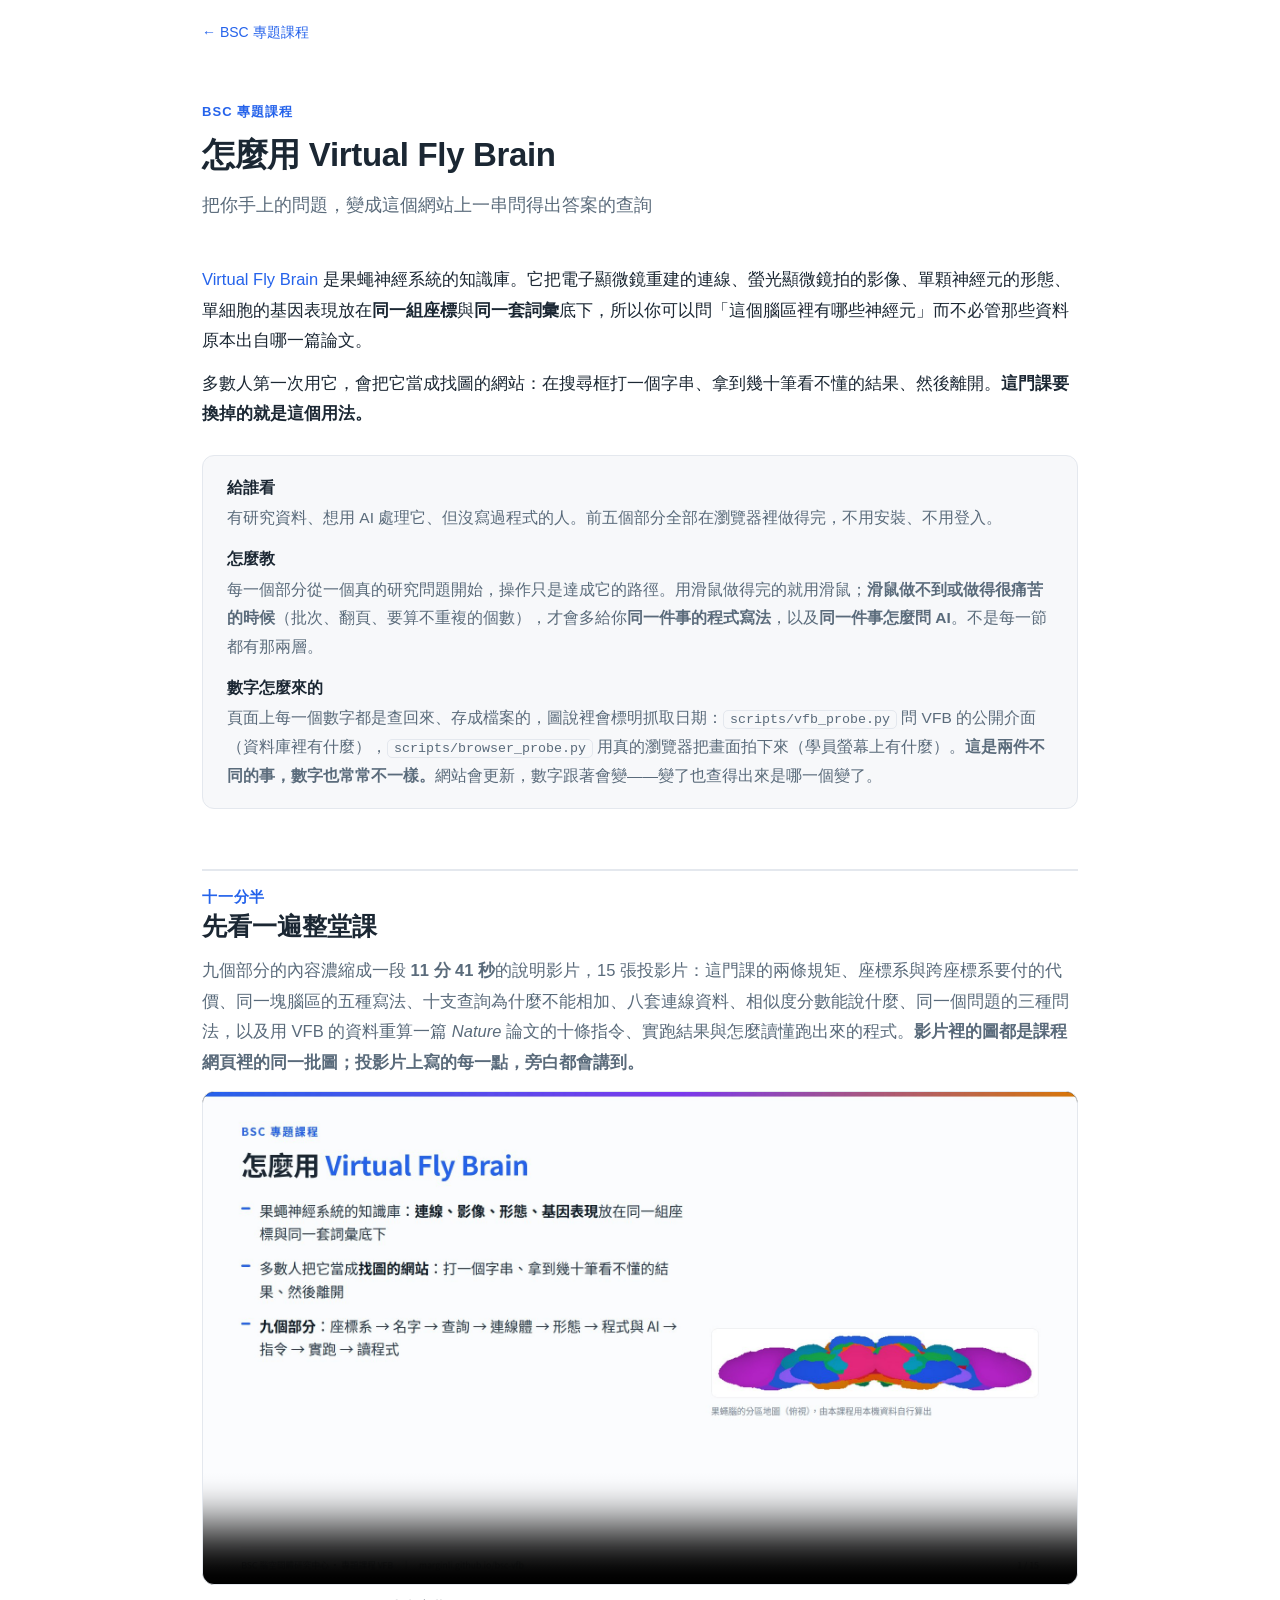
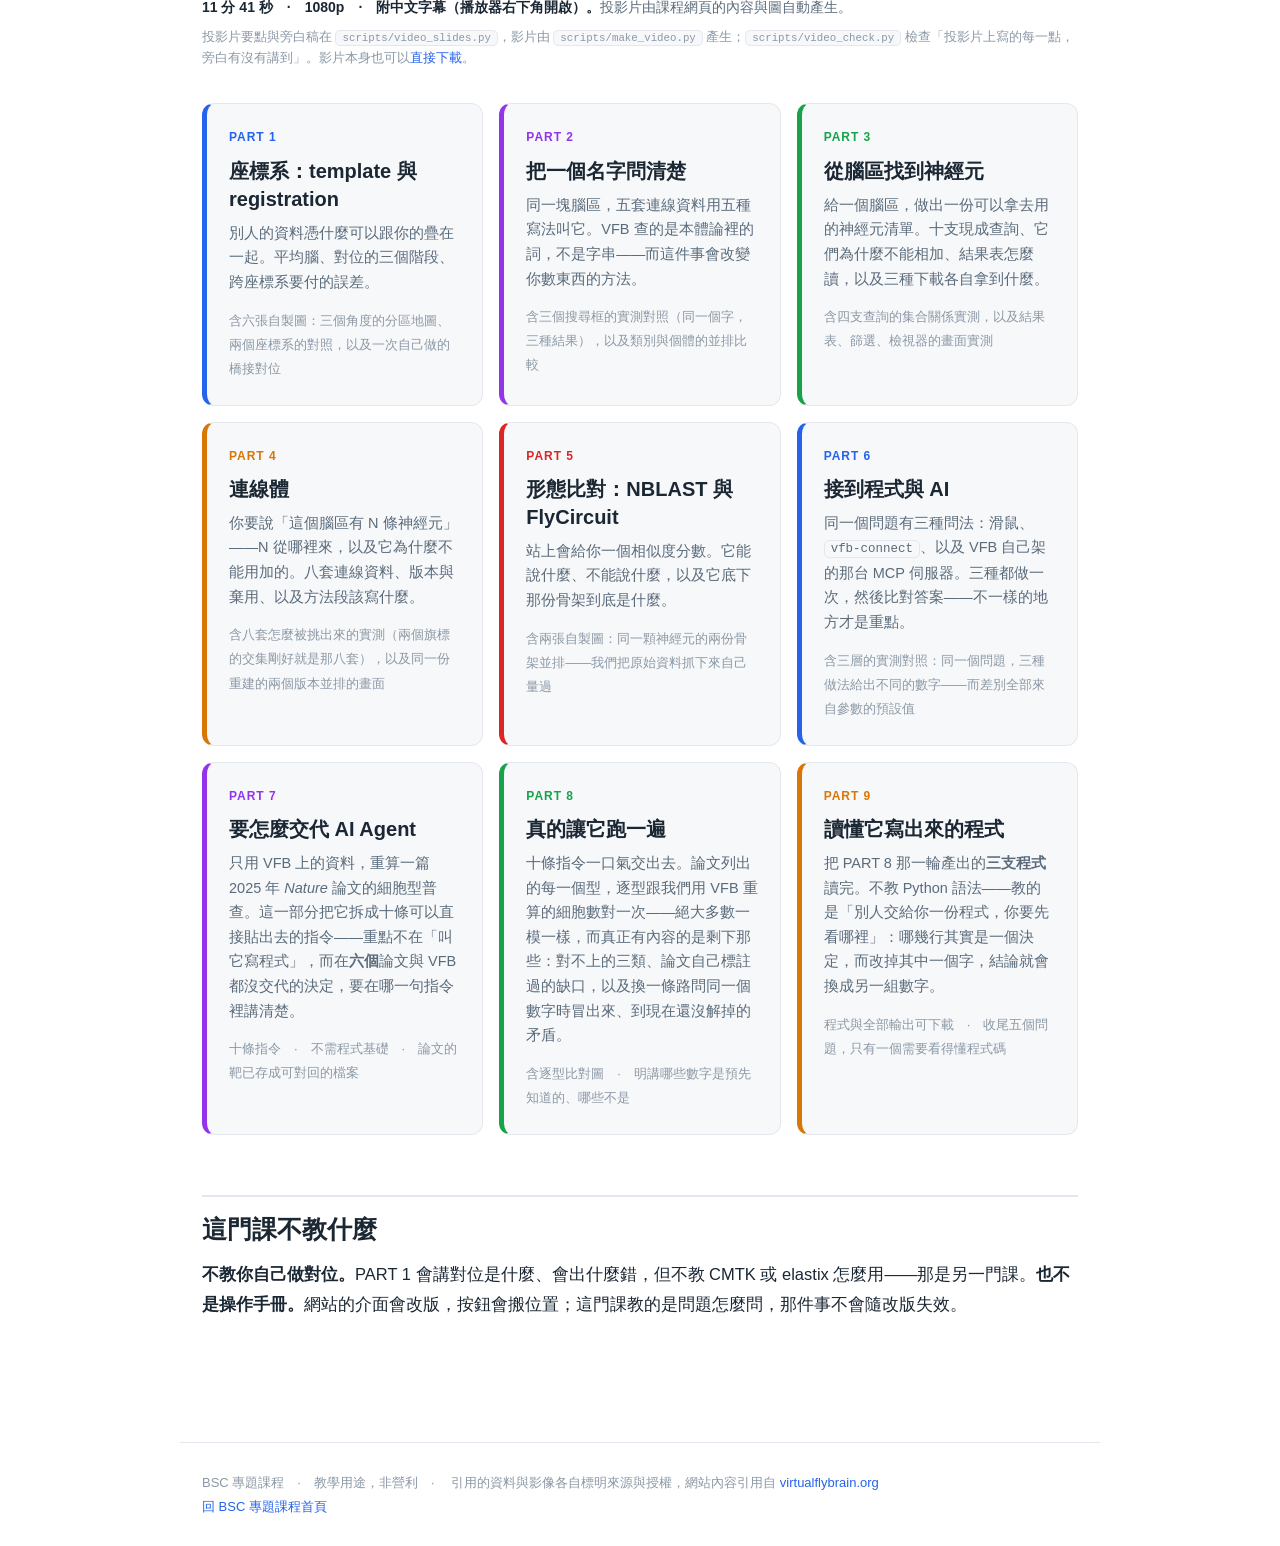
==== commit fb252ffd: "首頁加一支 11 分 41 秒的說明影片 管線沿用 LPU 那一套：video_slides.py（投影片要點＋旁白稿同一個檔）→ make_video.py（Chrome 截 1920×1080 →" ====
--- a/index.html
+++ b/index.html
@@ -28,6 +28,21 @@
     <dt>數字怎麼來的</dt>
     <dd>頁面上每一個數字都是查回來、存成檔案的，圖說裡會標明抓取日期：<code>scripts/vfb_probe.py</code> 問 VFB 的公開介面（資料庫裡有什麼），<code>scripts/browser_probe.py</code> 用真的瀏覽器把畫面拍下來（學員螢幕上有什麼）。<b>這是兩件不同的事，數字也常常不一樣。</b>網站會更新，數字跟著會變——變了也查得出來是哪一個變了。</dd>
   </dl>
+
+  <h2 id="video"><span class="pt">十一分半</span>先看一遍整堂課</h2>
+
+  <p style="color:var(--soft);margin-bottom:14px">九個部分的內容濃縮成一段 <b>11 分 41 秒</b>的說明影片，15 張投影片：這門課的兩條規矩、座標系與跨座標系要付的代價、同一塊腦區的五種寫法、十支查詢為什麼不能相加、八套連線資料、相似度分數能說什麼、同一個問題的三種問法，以及用 VFB 的資料重算一篇 <i>Nature</i> 論文的十條指令、實跑結果與怎麼讀懂跑出來的程式。<b>影片裡的圖都是課程網頁裡的同一批圖；投影片上寫的每一點，旁白都會講到。</b></p>
+
+  <figure class="fig" style="margin:0 0 34px">
+    <video controls preload="metadata" poster="assets/poster.jpg"
+           style="display:block;width:100%;height:auto;border:1px solid var(--border);border-radius:12px;background:#000">
+      <source src="assets/vfb-overview.mp4" type="video/mp4">
+      <track kind="captions" src="assets/vfb-overview.vtt" srclang="zh-Hant" label="中文字幕" default>
+      你的瀏覽器不支援內嵌影片，<a href="assets/vfb-overview.mp4">可以直接下載這個 MP4</a>。
+    </video>
+    <figcaption><b>11 分 41 秒　·　1080p　·　附中文字幕（播放器右下角開啟）。</b>投影片由課程網頁的內容與圖自動產生。
+    <span class="figsrc">投影片要點與旁白稿在 <code>scripts/video_slides.py</code>，影片由 <code>scripts/make_video.py</code> 產生；<code>scripts/video_check.py</code> 檢查「投影片上寫的每一點，旁白有沒有講到」。影片本身也可以<a href="assets/vfb-overview.mp4">直接下載</a>。</span></figcaption>
+  </figure>
 
   <div class="btns">
     <a class="btn" href="part1-templates.html">
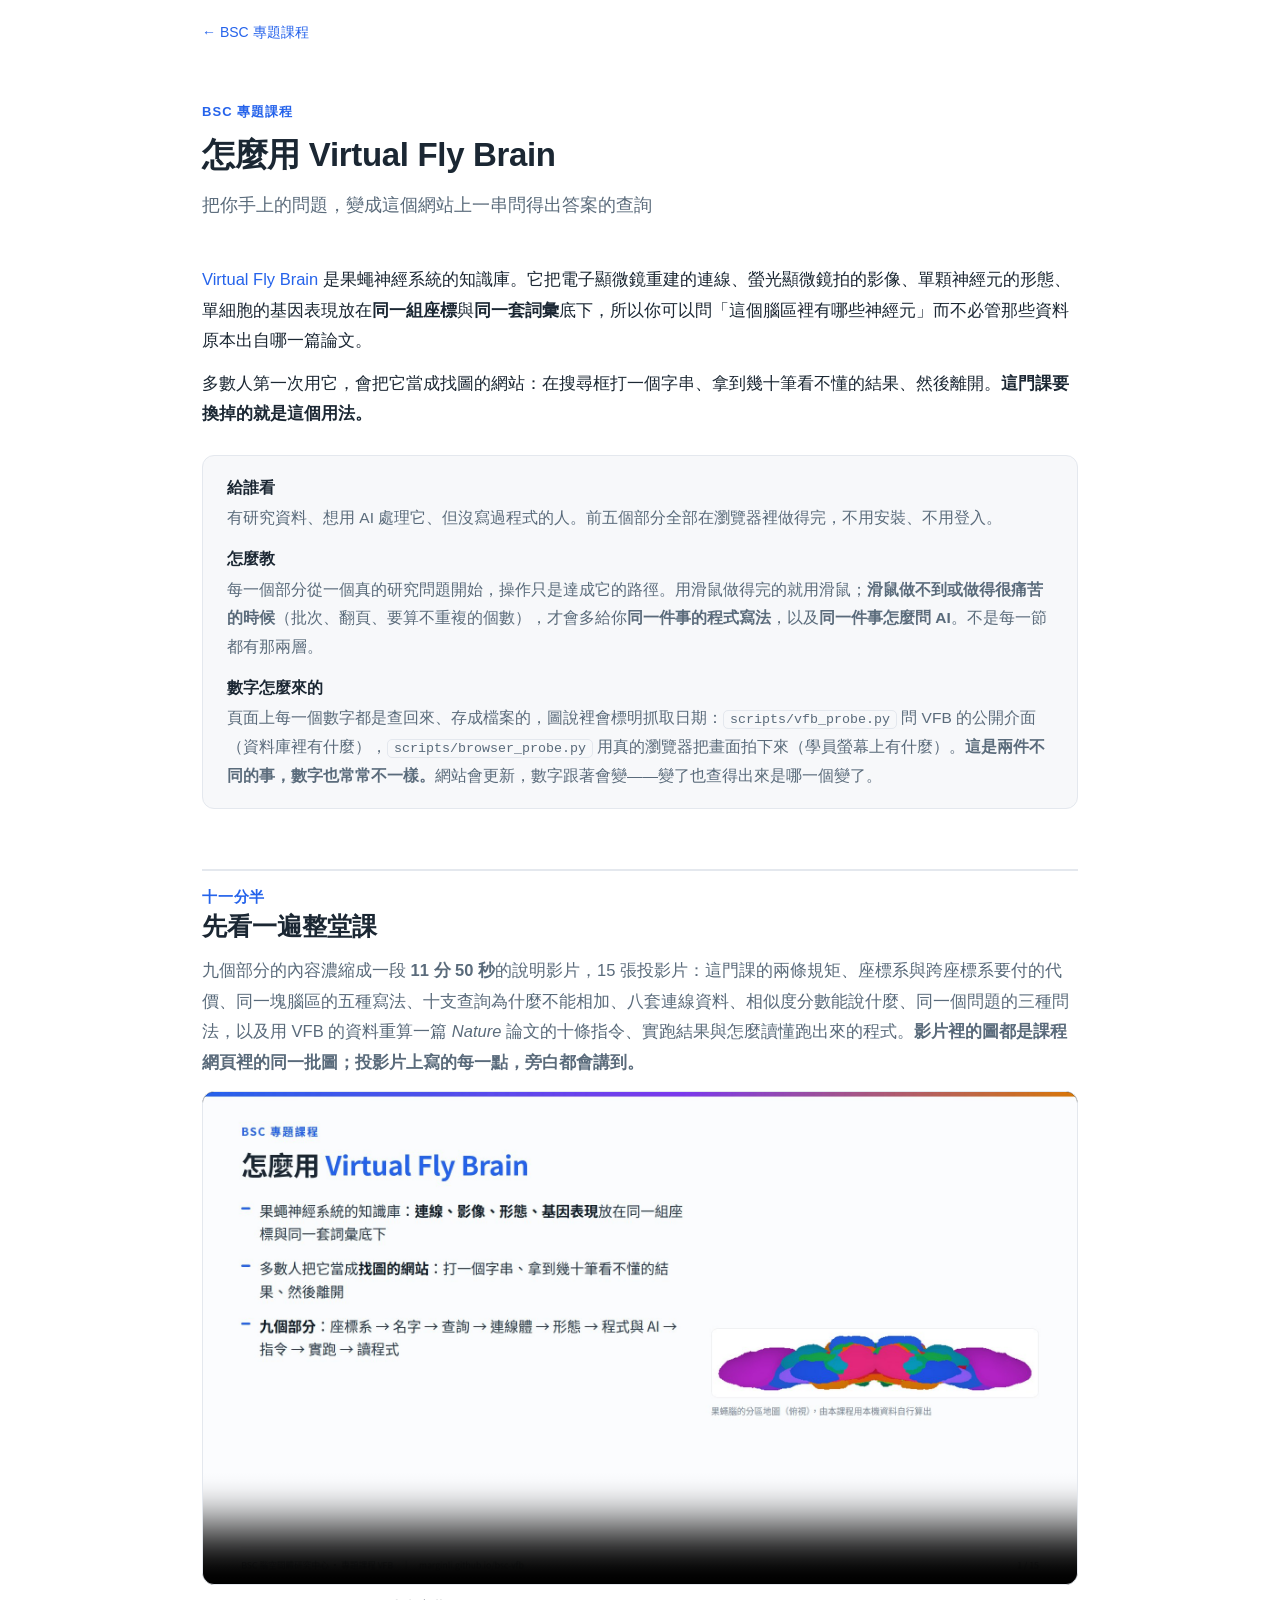
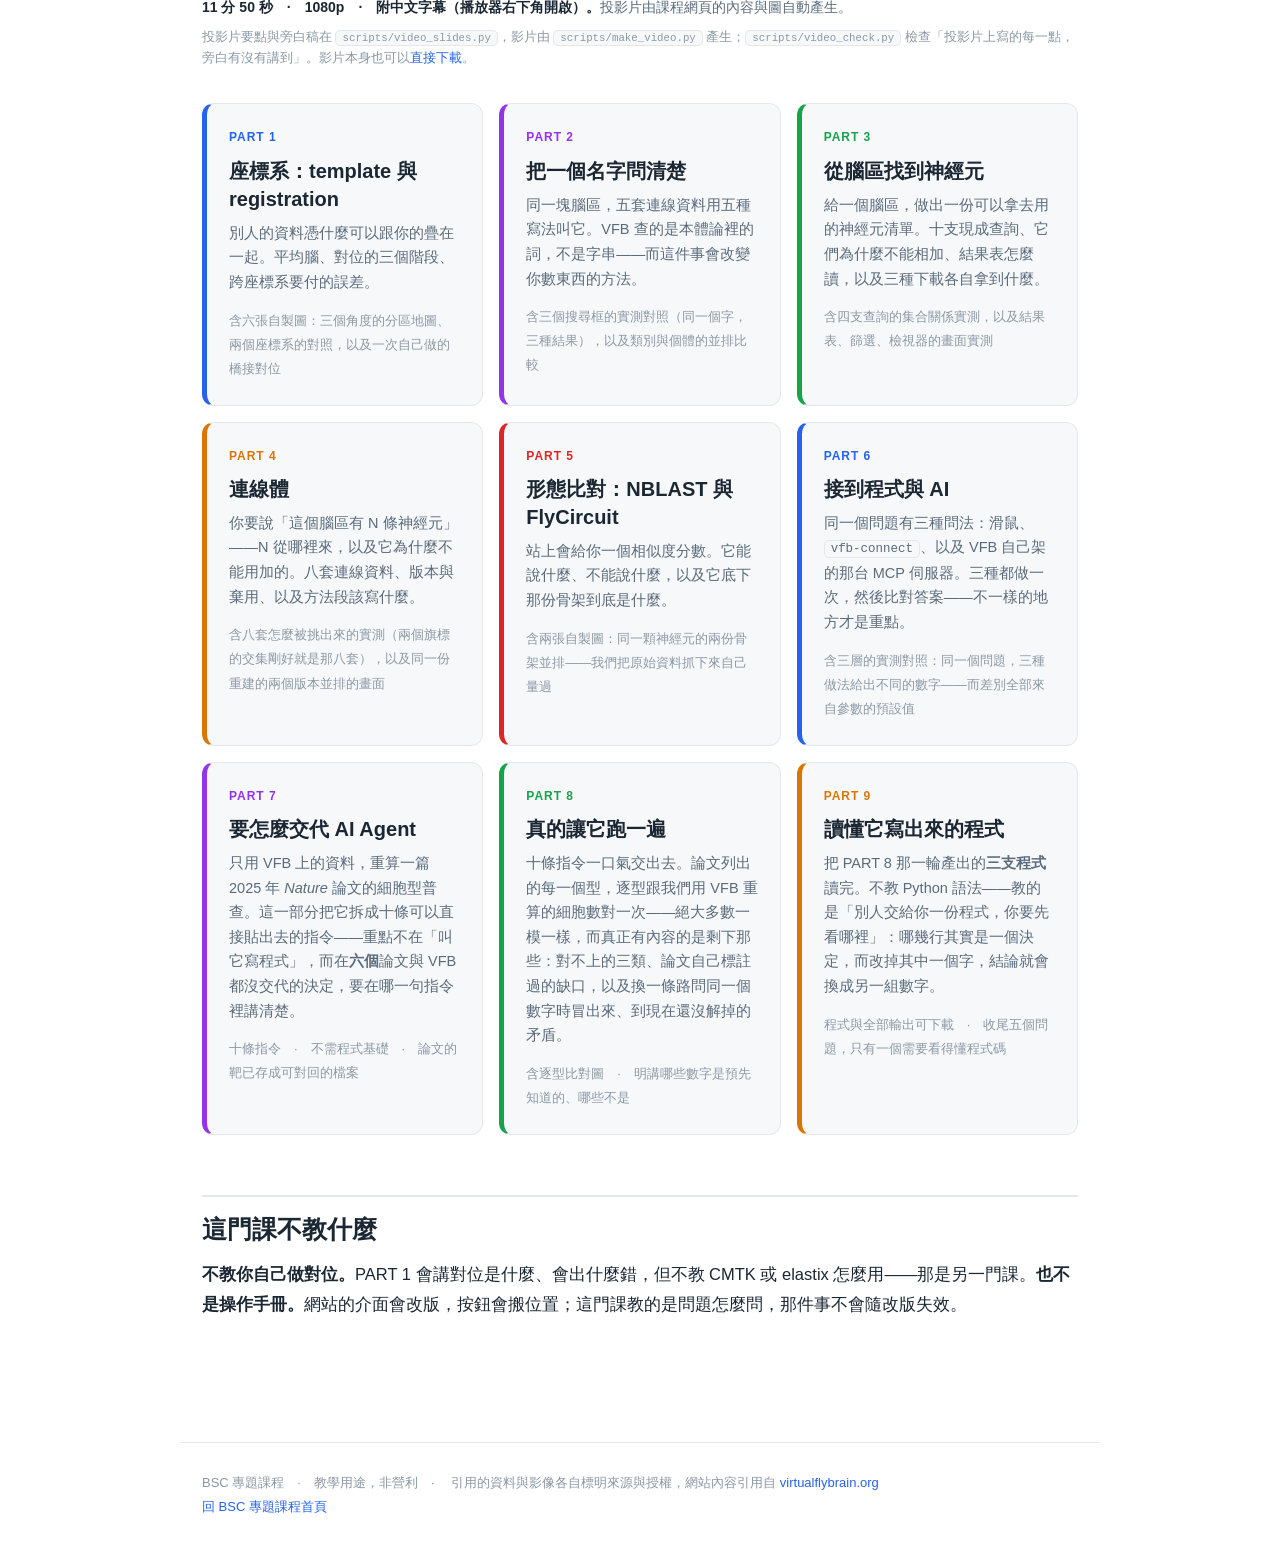
==== commit c71224a9: "修掉影音不同步：每一段旁白各自補靜音，不是整段串完才補一次 使用者回報聲音比投影片早好幾秒。原因是影像軌每張投影片的長度是 d+PAD，而音軌的 apad 加在 concat 之後——只在整段最後補一" ====
--- a/index.html
+++ b/index.html
@@ -31,7 +31,7 @@
 
   <h2 id="video"><span class="pt">十一分半</span>先看一遍整堂課</h2>
 
-  <p style="color:var(--soft);margin-bottom:14px">九個部分的內容濃縮成一段 <b>11 分 41 秒</b>的說明影片，15 張投影片：這門課的兩條規矩、座標系與跨座標系要付的代價、同一塊腦區的五種寫法、十支查詢為什麼不能相加、八套連線資料、相似度分數能說什麼、同一個問題的三種問法，以及用 VFB 的資料重算一篇 <i>Nature</i> 論文的十條指令、實跑結果與怎麼讀懂跑出來的程式。<b>影片裡的圖都是課程網頁裡的同一批圖；投影片上寫的每一點，旁白都會講到。</b></p>
+  <p style="color:var(--soft);margin-bottom:14px">九個部分的內容濃縮成一段 <b>11 分 50 秒</b>的說明影片，15 張投影片：這門課的兩條規矩、座標系與跨座標系要付的代價、同一塊腦區的五種寫法、十支查詢為什麼不能相加、八套連線資料、相似度分數能說什麼、同一個問題的三種問法，以及用 VFB 的資料重算一篇 <i>Nature</i> 論文的十條指令、實跑結果與怎麼讀懂跑出來的程式。<b>影片裡的圖都是課程網頁裡的同一批圖；投影片上寫的每一點，旁白都會講到。</b></p>
 
   <figure class="fig" style="margin:0 0 34px">
     <video controls preload="metadata" poster="assets/poster.jpg"
@@ -40,7 +40,7 @@
       <track kind="captions" src="assets/vfb-overview.vtt" srclang="zh-Hant" label="中文字幕" default>
       你的瀏覽器不支援內嵌影片，<a href="assets/vfb-overview.mp4">可以直接下載這個 MP4</a>。
     </video>
-    <figcaption><b>11 分 41 秒　·　1080p　·　附中文字幕（播放器右下角開啟）。</b>投影片由課程網頁的內容與圖自動產生。
+    <figcaption><b>11 分 50 秒　·　1080p　·　附中文字幕（播放器右下角開啟）。</b>投影片由課程網頁的內容與圖自動產生。
     <span class="figsrc">投影片要點與旁白稿在 <code>scripts/video_slides.py</code>，影片由 <code>scripts/make_video.py</code> 產生；<code>scripts/video_check.py</code> 檢查「投影片上寫的每一點，旁白有沒有講到」。影片本身也可以<a href="assets/vfb-overview.mp4">直接下載</a>。</span></figcaption>
   </figure>
 
